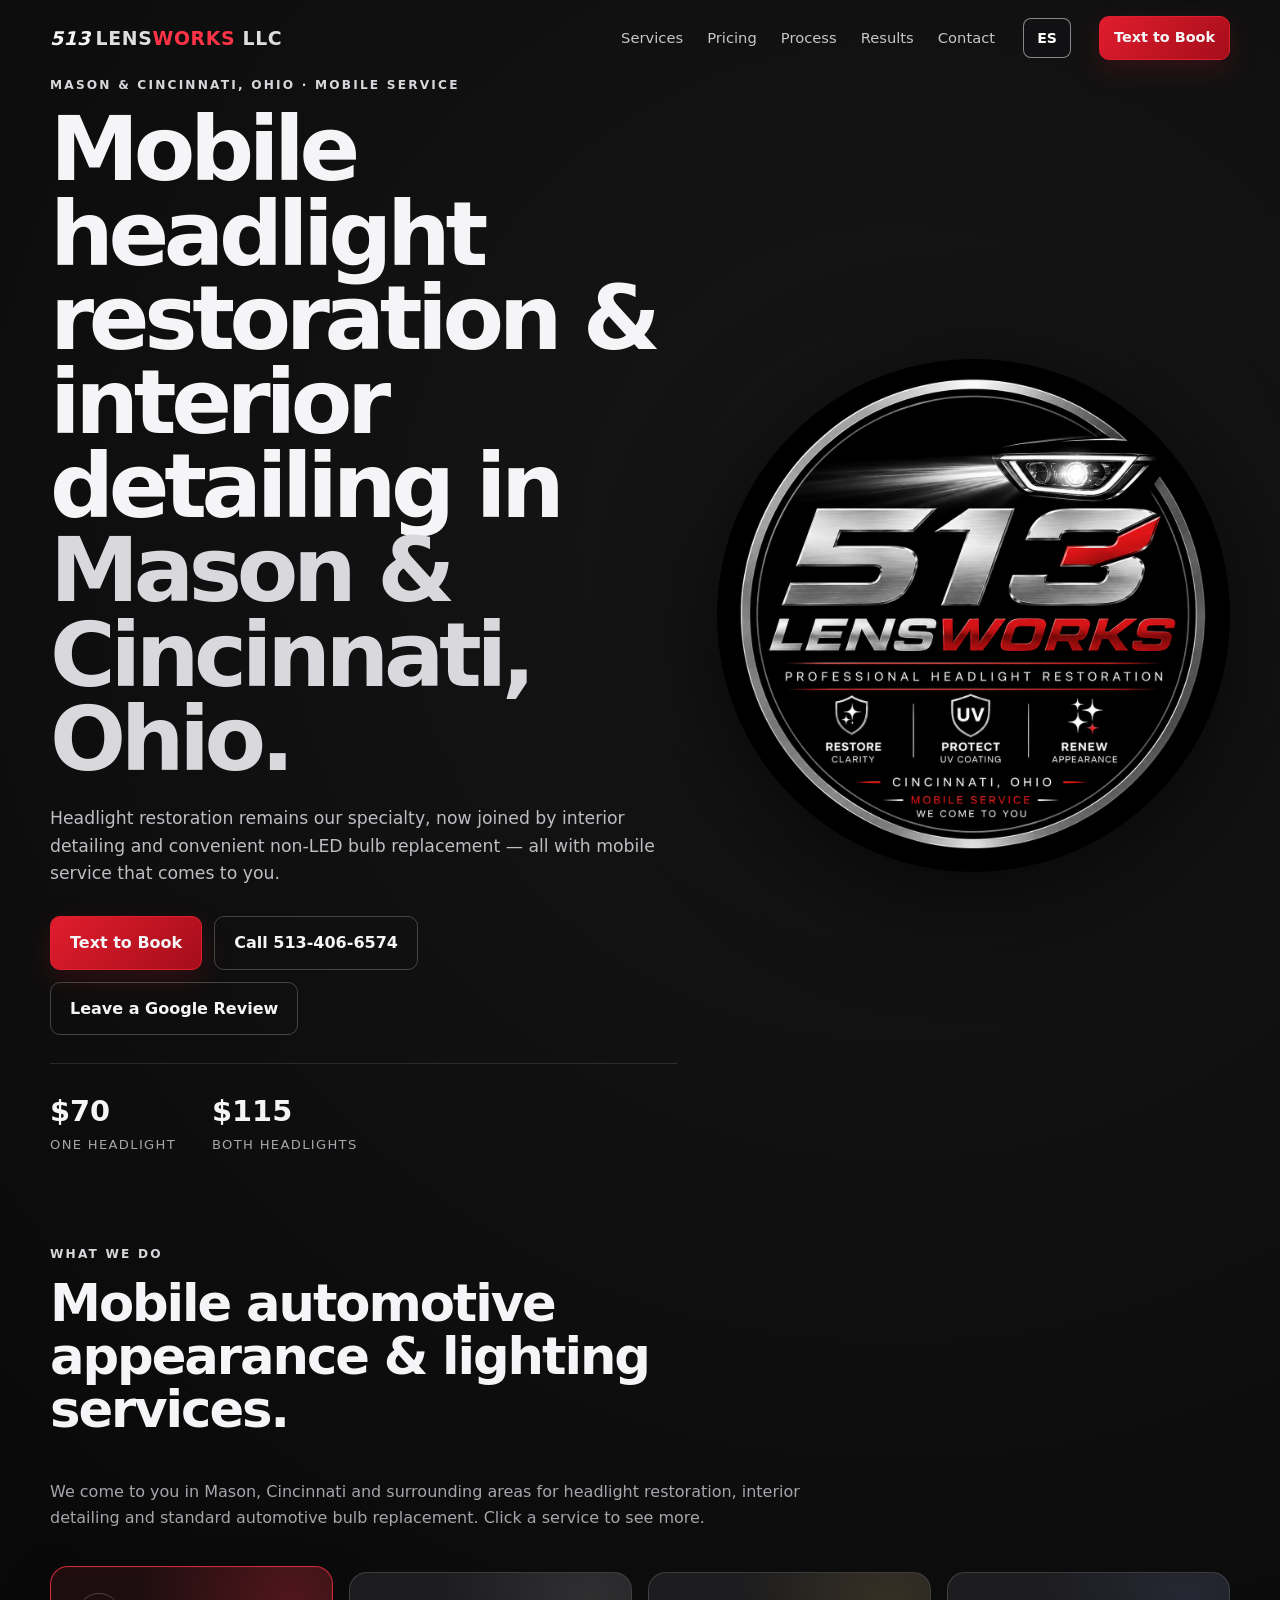
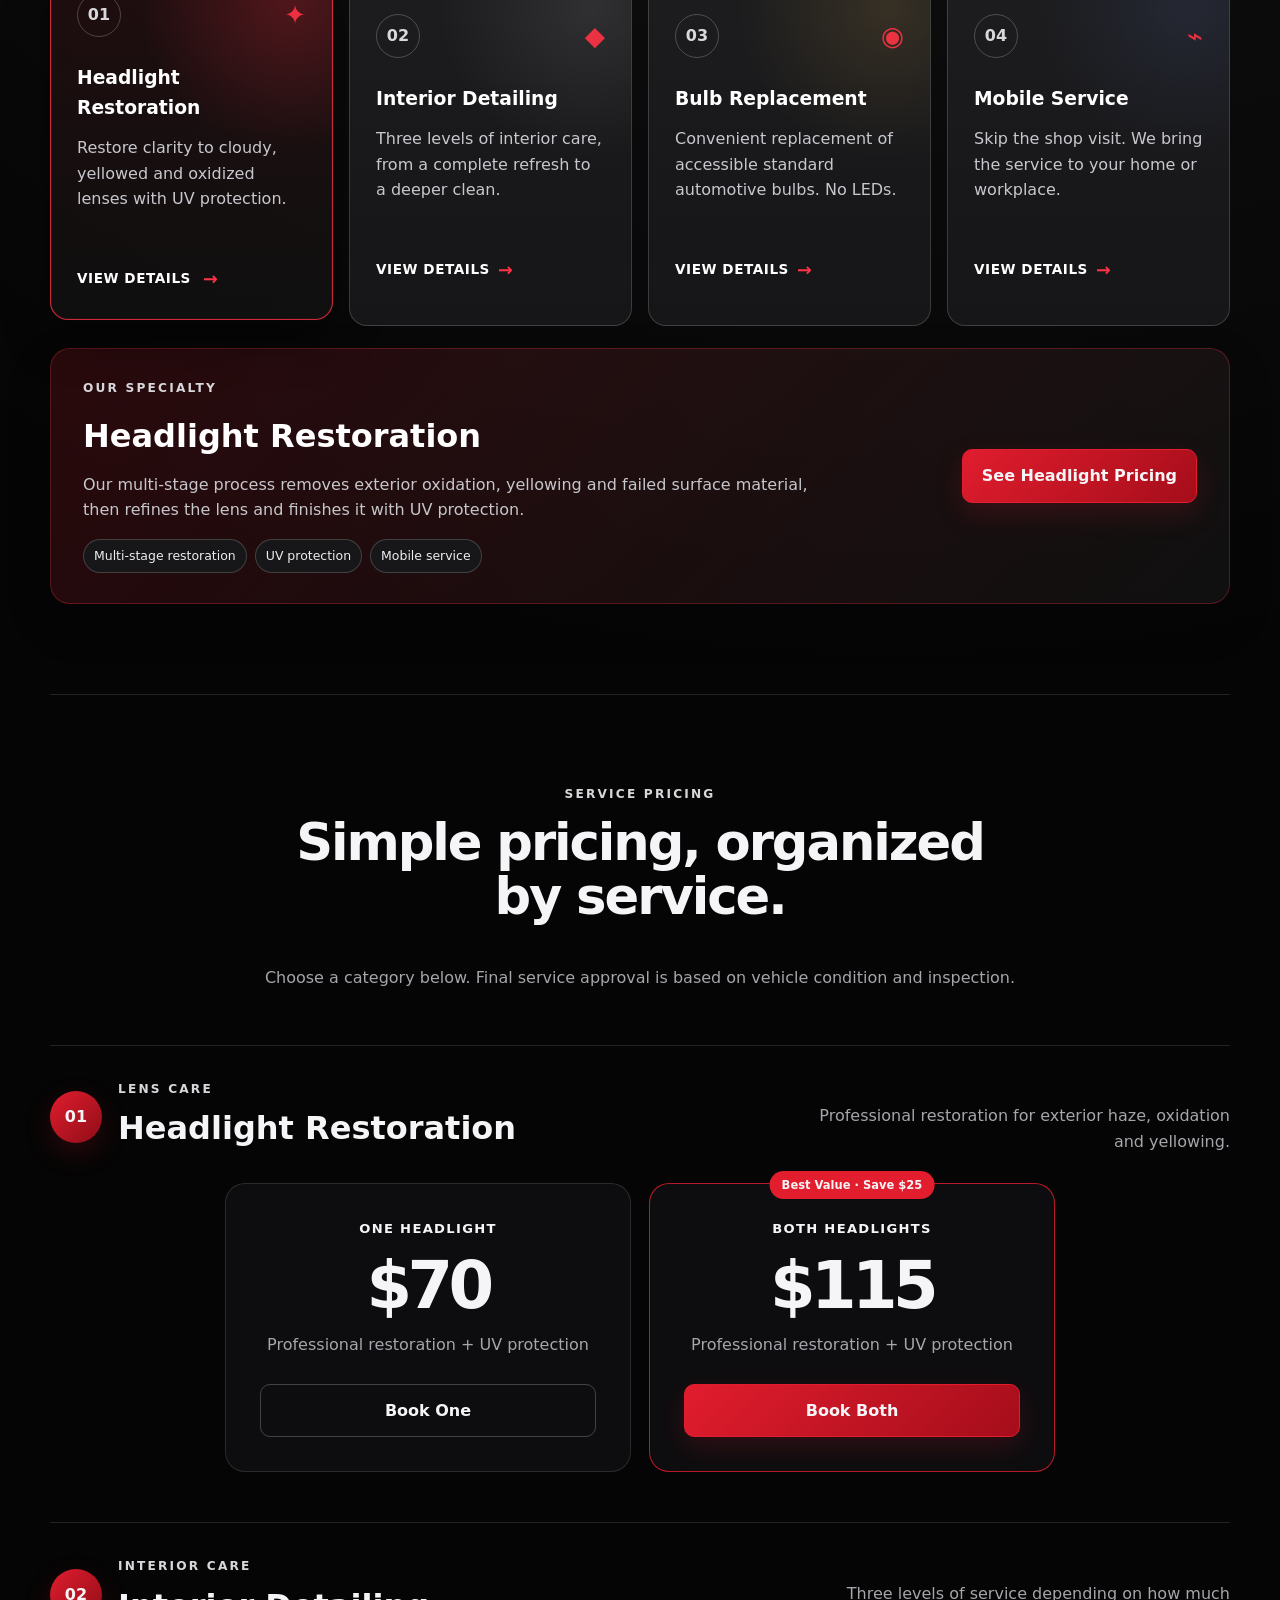
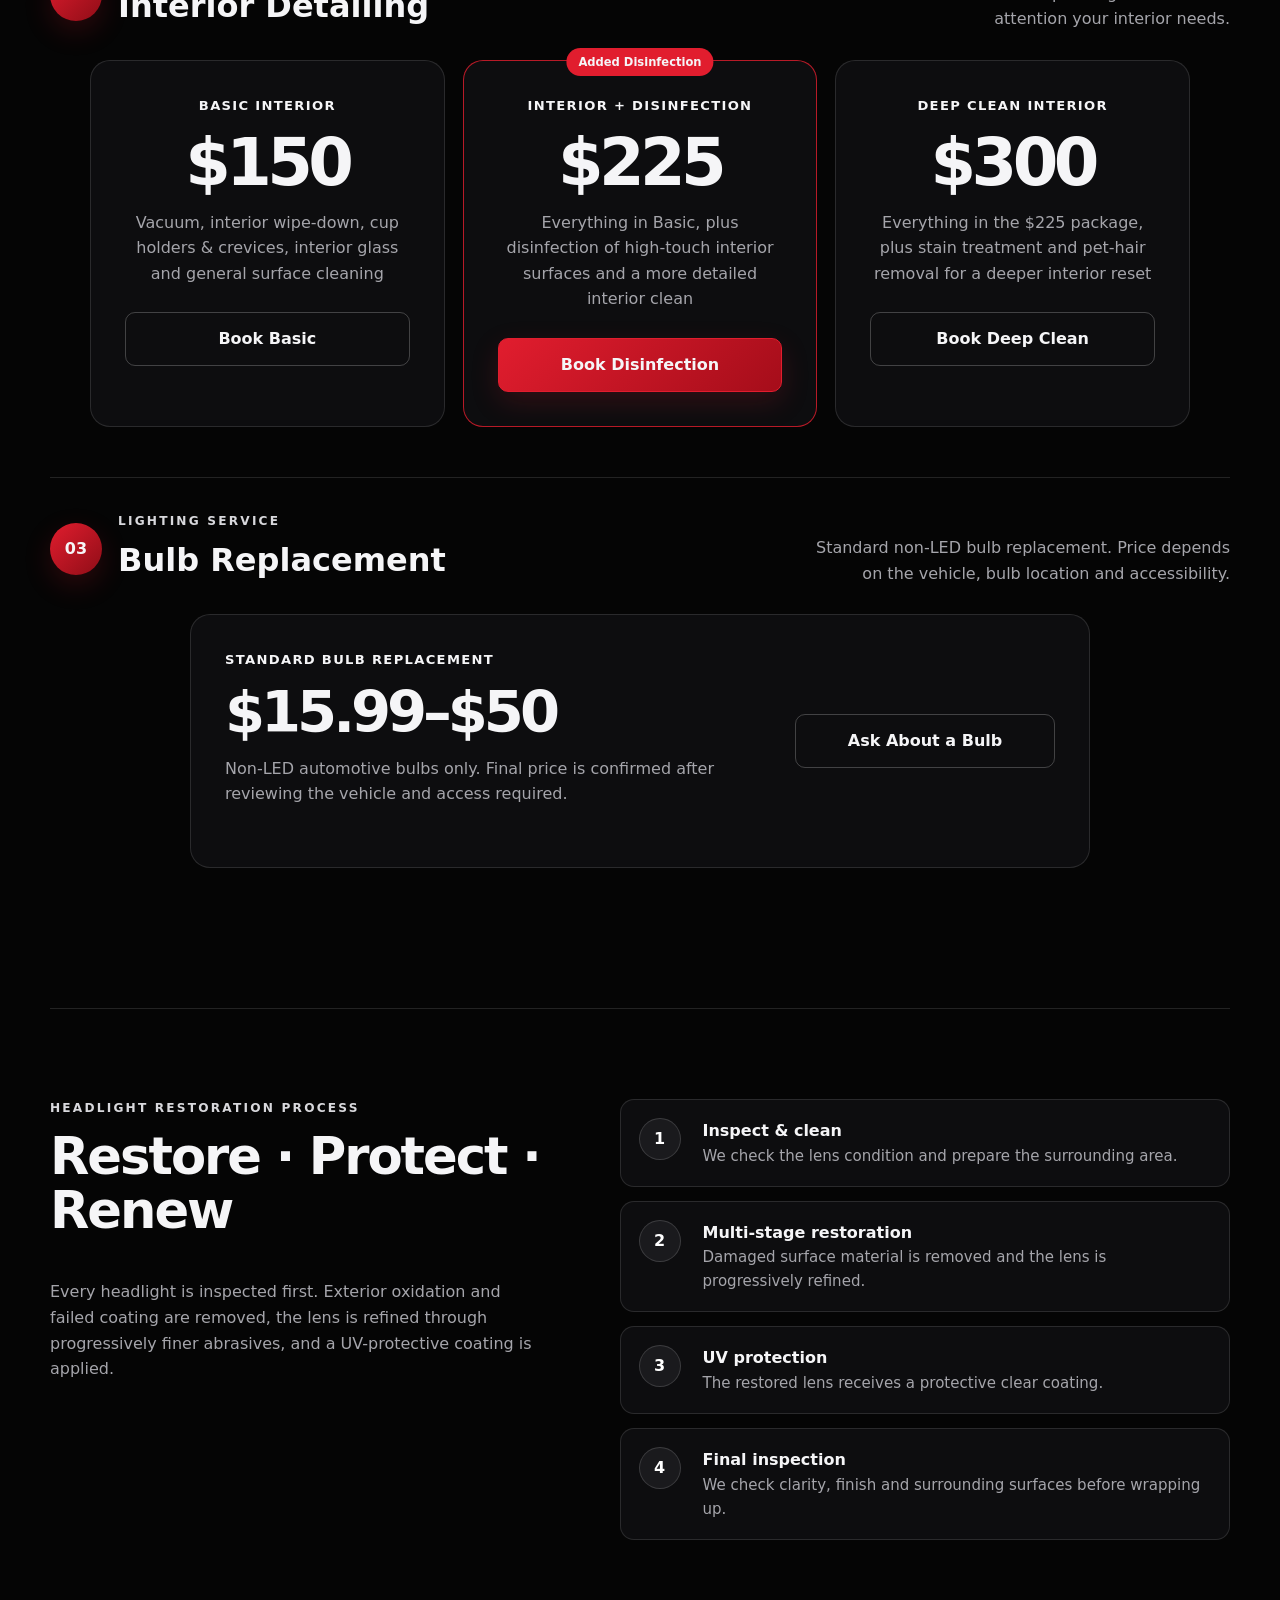
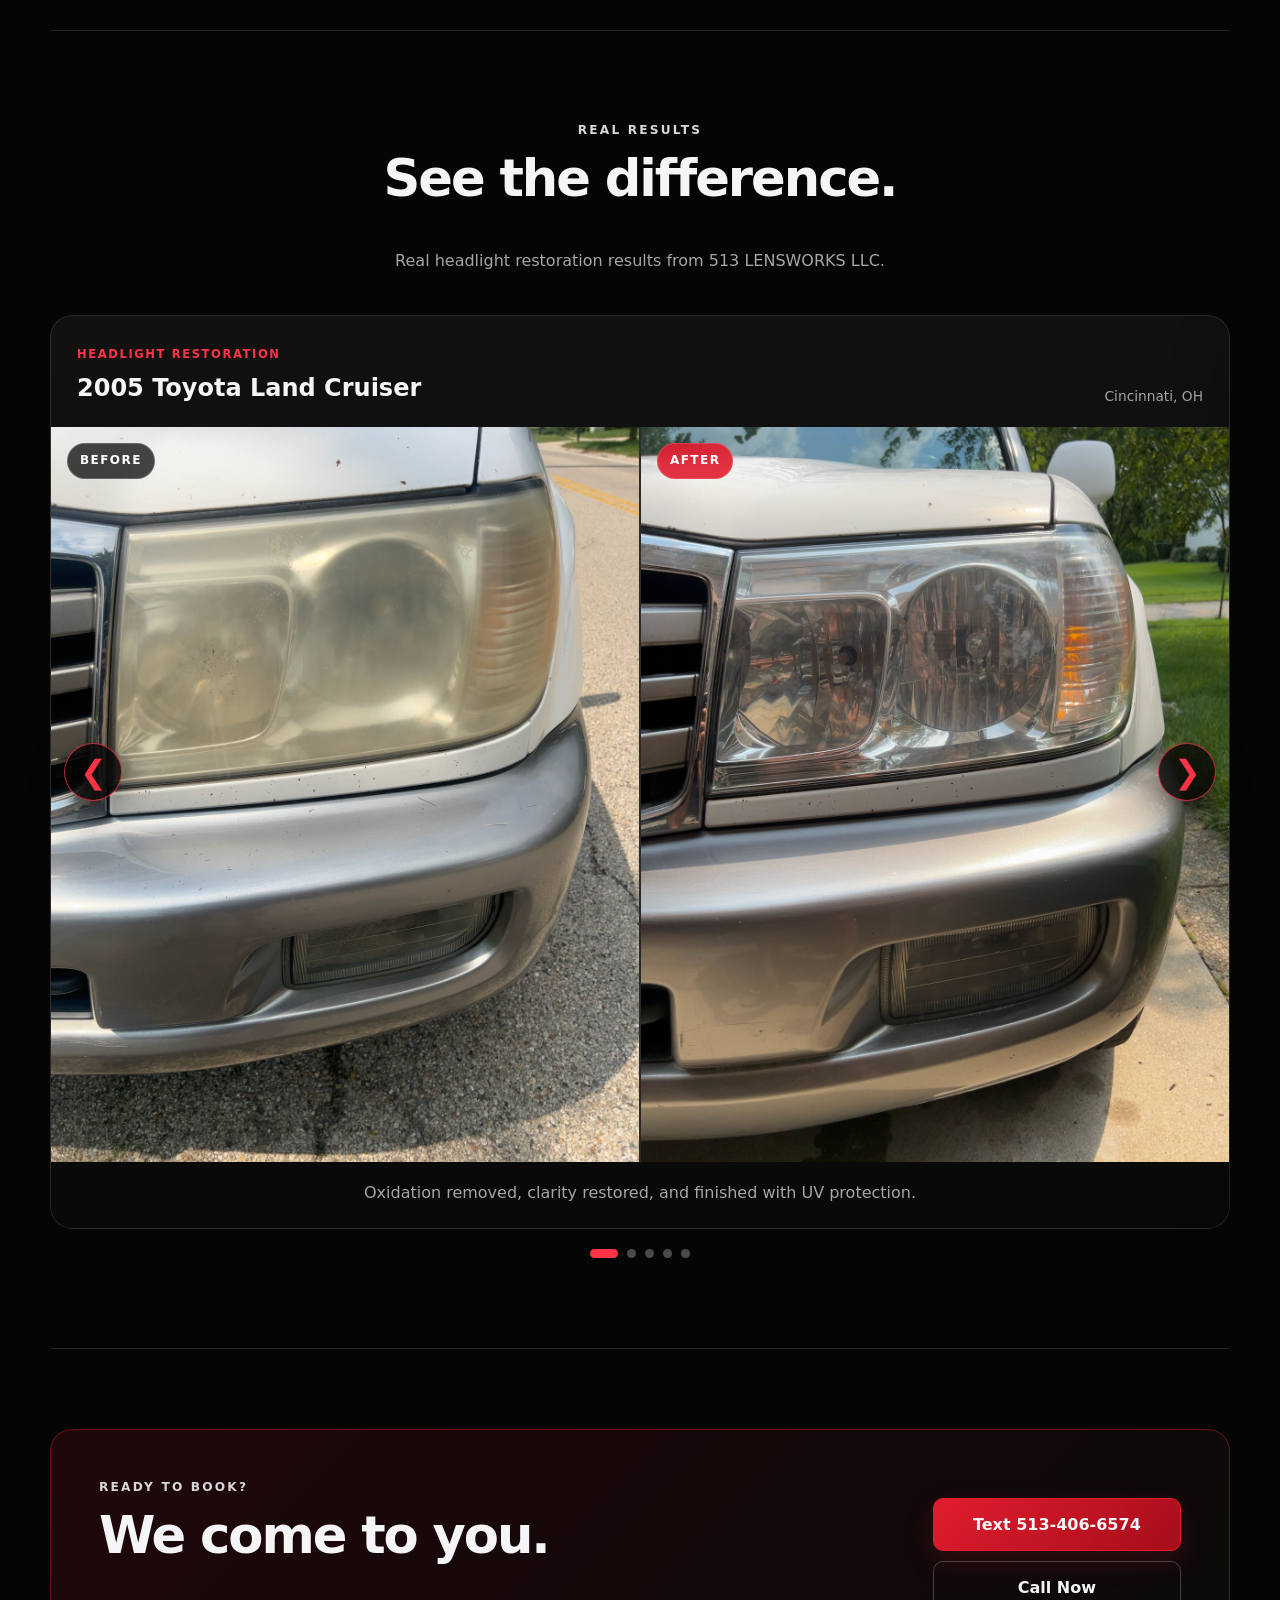
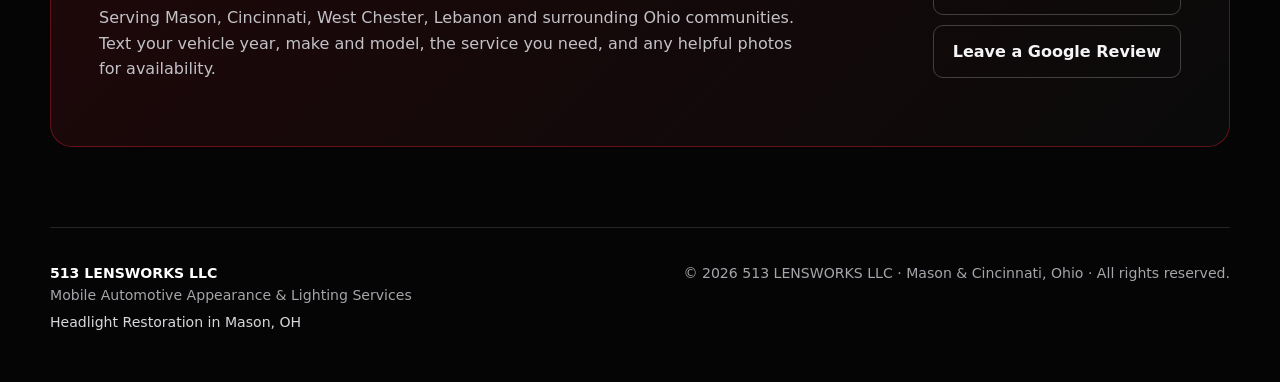
==== index.html @ 7612836f "Fix Google review buttons" ====
<!doctype html>
<html lang="en">
<head>
  <meta charset="utf-8" />
  <meta name="viewport" content="width=device-width, initial-scale=1" />
  <title>Mobile Headlight Restoration & Interior Detailing | 513 LENSWORKS LLC</title>
  <meta name="description" content="513 LENSWORKS LLC provides mobile headlight restoration, interior detailing and non-LED bulb replacement in Mason, Cincinnati and surrounding Ohio communities. Call or text 513-406-6574." />
  <meta name="theme-color" content="#050505" />
  <meta property="og:title" content="513 LENSWORKS LLC | Mobile Automotive Services in Mason & Cincinnati, OH" />
  <meta property="og:description" content="Mobile headlight restoration, interior detailing and non-LED bulb replacement in Mason, Cincinnati and surrounding areas." />
  <meta property="og:type" content="website" />
  <link rel="canonical" href="https://513lensworks.com/" />
  <script type="application/ld+json">
  {
    "@context": "https://schema.org",
    "@type": "AutoRepair",
    "name": "513 LENSWORKS LLC",
    "url": "https://513lensworks.com/",
    "telephone": "+1-513-406-6574",
    "description": "Mobile headlight restoration, interior detailing and non-LED bulb replacement in Mason, Cincinnati and surrounding Ohio communities.",
    "areaServed": [
      "Mason, OH",
      "Cincinnati, OH",
      "West Chester Township, OH",
      "Lebanon, OH",
      "Loveland, OH",
      "Maineville, OH",
      "Sharonville, OH",
      "Blue Ash, OH",
      "Montgomery, OH",
      "Springdale, OH",
      "Symmes Township, OH",
      "Deerfield Township, OH",
      "Liberty Township, OH",
      "Fairfield, OH",
      "Milford, OH"
    ],
    "serviceType": [
      "Headlight restoration",
      "Interior detailing",
      "Non-LED automotive bulb replacement"
    ],
    "priceRange": "$$"
  }
  </script>
  <link rel="icon" href="513-lensworks-logo.png" />
  <link rel="stylesheet" href="styles.css" />
</head>
<body>
  <header class="site-header">
    <a class="brand" href="#top" aria-label="513 LENSWORKS LLC home">
      <span class="brand-513">513</span>
      <span class="brand-name">LENS<span>WORKS</span> LLC</span>
    </a>
    <nav aria-label="Main navigation">
      <a href="#services">Services</a>
      <a href="#pricing">Pricing</a>
      <a href="#process">Process</a>
      <a href="#results">Results</a>
      <a href="#contact">Contact</a>
    </nav>
    <button type="button" class="language-toggle" data-lang-toggle aria-label="Cambiar a español" title="Cambiar a español">ES</button>
    <a class="button button-small" href="sms:+15134066574?body=Hi%2C%20I%27m%20interested%20in%20one%20of%20your%20mobile%20automotive%20services.%20Are%20you%20available%3F">Text to Book</a>
  </header>

  <main id="top">
    <section class="hero">
      <div class="hero-copy">
        <p class="eyebrow">Mason & Cincinnati, Ohio · Mobile Service</p>
        <h1>Mobile headlight restoration & interior detailing in <span>Mason & Cincinnati, Ohio.</span></h1>
        <p class="hero-text">Headlight restoration remains our specialty, now joined by interior detailing and convenient non-LED bulb replacement — all with mobile service that comes to you.</p>
        <div class="hero-actions">
          <a class="button" href="sms:+15134066574?body=Hi%2C%20I%27m%20interested%20in%20one%20of%20your%20mobile%20automotive%20services.%20Are%20you%20available%3F">Text to Book</a>
          <a class="button button-ghost" href="tel:+15134066574">Call 513-406-6574</a>
          <a class="button button-ghost" href="https://g.page/r/Cdz7ly-ugAX1EAI/review" target="_blank" rel="noopener noreferrer">Leave a Google Review</a>
        </div>
        <div class="quick-pricing">
          <div><strong>$70</strong><span>One headlight</span></div>
          <div><strong>$115</strong><span>Both headlights</span></div>
        </div>
      </div>
      <div class="hero-logo-wrap">
        <img src="513-lensworks-logo.png" alt="513 LENSWORKS LLC logo" class="hero-logo" />
      </div>
    </section>

    <section id="services" class="section">
      <div class="section-heading">
        <p class="eyebrow">What we do</p>
        <h2>Mobile automotive appearance & lighting services.</h2>
        <p>We come to you in Mason, Cincinnati and surrounding areas for headlight restoration, interior detailing and standard automotive bulb replacement. Click a service to see more.</p>
      </div>
      <div class="cards service-cards">
        <button type="button" class="card service-card service-card-headlight active" data-service="headlight" aria-pressed="true">
          <div class="service-card-top"><div class="icon">01</div><span class="service-symbol">✦</span></div>
          <h3>Headlight Restoration</h3>
          <p>Restore clarity to cloudy, yellowed and oxidized lenses with UV protection.</p>
          <span class="service-link">View details <b>→</b></span>
        </button>
        <button type="button" class="card service-card service-card-interior" data-service="interior" aria-pressed="false">
          <div class="service-card-top"><div class="icon">02</div><span class="service-symbol">◆</span></div>
          <h3>Interior Detailing</h3>
          <p>Three levels of interior care, from a complete refresh to a deeper clean.</p>
          <span class="service-link">View details <b>→</b></span>
        </button>
        <button type="button" class="card service-card service-card-bulb" data-service="bulb" aria-pressed="false">
          <div class="service-card-top"><div class="icon">03</div><span class="service-symbol">◉</span></div>
          <h3>Bulb Replacement</h3>
          <p>Convenient replacement of accessible standard automotive bulbs. No LEDs.</p>
          <span class="service-link">View details <b>→</b></span>
        </button>
        <button type="button" class="card service-card service-card-mobile" data-service="mobile" aria-pressed="false">
          <div class="service-card-top"><div class="icon">04</div><span class="service-symbol">⌁</span></div>
          <h3>Mobile Service</h3>
          <p>Skip the shop visit. We bring the service to your home or workplace.</p>
          <span class="service-link">View details <b>→</b></span>
        </button>
      </div>

      <div class="service-spotlight" id="service-spotlight" aria-live="polite">
        <div class="spotlight-copy">
          <p class="eyebrow" id="spotlight-kicker">Our specialty</p>
          <h3 id="spotlight-title">Headlight Restoration</h3>
          <p id="spotlight-text">Our multi-stage process removes exterior oxidation, yellowing and failed surface material, then refines the lens and finishes it with UV protection.</p>
          <div class="spotlight-tags" id="spotlight-tags"><span>Multi-stage restoration</span><span>UV protection</span><span>Mobile service</span></div>
        </div>
        <a class="button" id="spotlight-action" href="#pricing-headlights">See Headlight Pricing</a>
      </div>
    </section>

    <section id="pricing" class="section pricing-section">
      <div class="section-heading centered">
        <p class="eyebrow">Service pricing</p>
        <h2>Simple pricing, organized by service.</h2>
        <p>Choose a category below. Final service approval is based on vehicle condition and inspection.</p>
      </div>

      <div class="pricing-category" id="pricing-headlights">
        <div class="pricing-category-heading">
          <div><span class="category-number">01</span><div><p class="eyebrow">Lens care</p><h3>Headlight Restoration</h3></div></div>
          <p>Professional restoration for exterior haze, oxidation and yellowing.</p>
        </div>
        <div class="price-grid price-grid-two">
          <article class="price-card">
            <p>One Headlight</p><div class="price">$70</div><span>Professional restoration + UV protection</span>
            <a class="button button-ghost" href="sms:+15134066574?body=Hi%2C%20I%27m%20interested%20in%20restoring%20one%20headlight.%20Are%20you%20available%3F">Book One</a>
          </article>
          <article class="price-card featured">
            <div class="badge">Best Value · Save $25</div><p>Both Headlights</p><div class="price">$115</div><span>Professional restoration + UV protection</span>
            <a class="button" href="sms:+15134066574?body=Hi%2C%20I%27m%20interested%20in%20getting%20both%20headlights%20restored.%20Are%20you%20available%3F">Book Both</a>
          </article>
        </div>
      </div>

      <div class="pricing-category" id="pricing-interior">
        <div class="pricing-category-heading">
          <div><span class="category-number">02</span><div><p class="eyebrow">Interior care</p><h3>Interior Detailing</h3></div></div>
          <p>Three levels of service depending on how much attention your interior needs.</p>
        </div>
        <div class="price-grid price-grid-three">
          <article class="price-card">
            <p>Basic Interior</p><div class="price">$150</div><span>Vacuum, interior wipe-down, cup holders & crevices, interior glass and general surface cleaning</span>
            <a class="button button-ghost" href="sms:+15134066574?body=Hi%2C%20I%27m%20interested%20in%20the%20%24150%20Basic%20Interior%20Detail.%20Are%20you%20available%3F">Book Basic</a>
          </article>
          <article class="price-card featured">
            <div class="badge">Added Disinfection</div><p>Interior + Disinfection</p><div class="price">$225</div><span>Everything in Basic, plus disinfection of high-touch interior surfaces and a more detailed interior clean</span>
            <a class="button" href="sms:+15134066574?body=Hi%2C%20I%27m%20interested%20in%20the%20%24225%20Interior%20Detail%20with%20Disinfection.%20Are%20you%20available%3F">Book Disinfection</a>
          </article>
          <article class="price-card">
            <p>Deep Clean Interior</p><div class="price">$300</div><span>Everything in the $225 package, plus stain treatment and pet-hair removal for a deeper interior reset</span>
            <a class="button button-ghost" href="sms:+15134066574?body=Hi%2C%20I%27m%20interested%20in%20the%20%24300%20Deep%20Clean%20Interior%20Detail.%20Are%20you%20available%3F">Book Deep Clean</a>
          </article>
        </div>
      </div>

      <div class="pricing-category" id="pricing-bulbs">
        <div class="pricing-category-heading">
          <div><span class="category-number">03</span><div><p class="eyebrow">Lighting service</p><h3>Bulb Replacement</h3></div></div>
          <p>Standard non-LED bulb replacement. Price depends on the vehicle, bulb location and accessibility.</p>
        </div>
        <div class="price-grid price-grid-one">
          <article class="price-card bulb-price-card">
            <div><p>Standard Bulb Replacement</p><div class="price">$15.99–$50</div><span>Non-LED automotive bulbs only. Final price is confirmed after reviewing the vehicle and access required.</span></div>
            <a class="button button-ghost" href="sms:+15134066574?body=Hi%2C%20I%27m%20interested%20in%20a%20non-LED%20bulb%20replacement.%20My%20vehicle%20is%3A%20">Ask About a Bulb</a>
          </article>
        </div>
      </div>
    </section>

    <section id="process" class="section split-section">
      <div>
        <p class="eyebrow">Headlight restoration process</p>
        <h2>Restore · Protect · Renew</h2>
        <p class="muted">Every headlight is inspected first. Exterior oxidation and failed coating are removed, the lens is refined through progressively finer abrasives, and a UV-protective coating is applied.</p>
      </div>
      <ol class="process-list">
        <li><span>1</span><div><strong>Inspect & clean</strong><p>We check the lens condition and prepare the surrounding area.</p></div></li>
        <li><span>2</span><div><strong>Multi-stage restoration</strong><p>Damaged surface material is removed and the lens is progressively refined.</p></div></li>
        <li><span>3</span><div><strong>UV protection</strong><p>The restored lens receives a protective clear coating.</p></div></li>
        <li><span>4</span><div><strong>Final inspection</strong><p>We check clarity, finish and surrounding surfaces before wrapping up.</p></div></li>
      </ol>
    </section>

    <section id="results" class="section results-section">
      <div class="section-heading centered">
        <p class="eyebrow">Real Results</p>
        <h2>See the difference.</h2>
        <p>Real headlight restoration results from 513 LENSWORKS LLC.</p>
      </div>

      <div class="results-carousel-wrap">
        <button class="carousel-arrow carousel-prev" type="button" aria-label="Previous restoration">&#10094;</button>

        <div class="results-carousel" id="results-carousel">
          <article class="result-card result-slide">
            <div class="result-title">
              <div><span class="result-kicker">Headlight Restoration</span><h3>2005 Toyota Land Cruiser</h3></div>
              <span class="result-location">Cincinnati, OH</span>
            </div>
            <div class="before-after-grid">
              <figure class="result-photo"><div class="photo-wrap"><img src="2005-landcruiser-before.jpeg" alt="Before restoration - cloudy and oxidized 2005 Toyota Land Cruiser headlight" loading="lazy" /><span class="photo-label before-label">Before</span></div></figure>
              <figure class="result-photo"><div class="photo-wrap"><img src="2005-landcruiser-after.jpeg" alt="After restoration - clear 2005 Toyota Land Cruiser headlight restored by 513 LENSWORKS LLC" loading="lazy" /><span class="photo-label after-label">After</span></div></figure>
            </div>
            <p class="result-caption">Oxidation removed, clarity restored, and finished with UV protection.</p>
          </article>

          <article class="result-card result-slide">
            <div class="result-title"><div><span class="result-kicker">Headlight Restoration</span><h3>Lexus</h3></div><span class="result-location">Cincinnati, OH</span></div>
            <div class="before-after-grid">
              <figure class="result-photo"><div class="photo-wrap"><img src="Lexus_Before.JPG" alt="Before Lexus headlight restoration" loading="lazy" /><span class="photo-label before-label">Before</span></div></figure>
              <figure class="result-photo"><div class="photo-wrap"><img src="Lexus_After.JPG" alt="After Lexus headlight restoration" loading="lazy" /><span class="photo-label after-label">After</span></div></figure>
            </div>
            <p class="result-caption">Cloudiness reduced and clarity restored with UV protection.</p>
          </article>

          <article class="result-card result-slide">
            <div class="result-title"><div><span class="result-kicker">Headlight Restoration</span><h3>Ford</h3></div><span class="result-location">Cincinnati, OH</span></div>
            <div class="before-after-grid">
              <figure class="result-photo"><div class="photo-wrap"><img src="Ford_Before.JPG" alt="Before Ford headlight restoration" loading="lazy" /><span class="photo-label before-label">Before</span></div></figure>
              <figure class="result-photo"><div class="photo-wrap"><img src="Ford_After.JPG" alt="After Ford headlight restoration" loading="lazy" /><span class="photo-label after-label">After</span></div></figure>
            </div>
            <p class="result-caption">Heavy haze removed for a cleaner, clearer appearance.</p>
          </article>

          <article class="result-card result-slide">
            <div class="result-title"><div><span class="result-kicker">Headlight Restoration</span><h3>2009 Audi TT</h3></div><span class="result-location">Cincinnati, OH</span></div>
            <div class="before-after-grid">
              <figure class="result-photo"><div class="photo-wrap"><img src="Audi_TT_Before.jpeg" alt="Before restoration - cloudy and oxidized 2009 Audi TT headlight" loading="lazy" /><span class="photo-label before-label">Before</span></div></figure>
              <figure class="result-photo"><div class="photo-wrap"><img src="Audi_TT_After.jpeg" alt="After restoration - clearer 2009 Audi TT headlight restored by 513 LENSWORKS LLC" loading="lazy" /><span class="photo-label after-label">After</span></div></figure>
            </div>
            <p class="result-caption">Failed coating and oxidation removed, then finished with UV protection.</p>
          </article>

          <article class="result-card result-slide">
            <div class="result-title"><div><span class="result-kicker">Headlight Restoration</span><h3>Toyota Camry</h3></div><span class="result-location">Cincinnati, OH</span></div>
            <div class="before-after-grid">
              <figure class="result-photo"><div class="photo-wrap"><img src="Toyota_Camry_Before.JPG" alt="Before Toyota Camry headlight restoration" loading="lazy" /><span class="photo-label before-label">Before</span></div></figure>
              <figure class="result-photo"><div class="photo-wrap"><img src="Toyota_Camry_After.JPG" alt="After Toyota Camry headlight restoration" loading="lazy" /><span class="photo-label after-label">After</span></div></figure>
            </div>
            <p class="result-caption">Heavy oxidation removed, clarity restored, and finished with UV protection.</p>
          </article>
        </div>

        <button class="carousel-arrow carousel-next" type="button" aria-label="Next restoration">&#10095;</button>
      </div>

      <div class="carousel-dots" aria-label="Restoration slide navigation">
        <button class="carousel-dot active" type="button" aria-label="Show Land Cruiser restoration"></button>
        <button class="carousel-dot" type="button" aria-label="Show Lexus restoration"></button>
        <button class="carousel-dot" type="button" aria-label="Show Ford restoration"></button>
        <button class="carousel-dot" type="button" aria-label="Show Audi TT restoration"></button>
        <button class="carousel-dot" type="button" aria-label="Show Toyota Camry restoration"></button>
      </div>
    </section>

    <section id="contact" class="contact-section">
      <div>
        <p class="eyebrow">Ready to book?</p>
        <h2>We come to you.</h2>
        <p>Serving Mason, Cincinnati, West Chester, Lebanon and surrounding Ohio communities. Text your vehicle year, make and model, the service you need, and any helpful photos for availability.</p>
      </div>
      <div class="contact-actions">
        <a class="button" href="sms:+15134066574?body=Hi%2C%20I%27m%20interested%20in%20one%20of%20your%20mobile%20automotive%20services.%20My%20vehicle%20is%3A%20">Text 513-406-6574</a>
        <a class="button button-ghost" href="tel:+15134066574">Call Now</a>
        <a class="button button-ghost" href="https://g.page/r/Cdz7ly-ugAX1EAI/review" target="_blank" rel="noopener noreferrer">Leave a Google Review</a>
      </div>
    </section>
  </main>

  <footer>
    <div><strong>513 LENSWORKS LLC</strong><span>Mobile Automotive Appearance & Lighting Services</span><a href="headlight-restoration-mason-oh.html">Headlight Restoration in Mason, OH</a></div>
    <p>© <span id="year"></span> 513 LENSWORKS LLC · Mason & Cincinnati, Ohio · All rights reserved.</p>
  </footer>

  <script>
    document.getElementById("year").textContent = new Date().getFullYear();

    const serviceDetails = {
      headlight: {
        kicker: "Our specialty",
        title: "Headlight Restoration",
        text: "Our multi-stage process removes exterior oxidation, yellowing and failed surface material, then refines the lens and finishes it with UV protection.",
        tags: ["Multi-stage restoration", "UV protection", "Mobile service"],
        action: "See Headlight Pricing",
        href: "#pricing-headlights"
      },
      interior: {
        kicker: "Three package levels",
        title: "Interior Detailing",
        text: "Choose the level that fits your vehicle, from a solid interior refresh to disinfection or a deeper clean with stain treatment and pet-hair removal.",
        tags: ["Starting at $150", "Disinfection available", "Deep clean option"],
        action: "See Interior Packages",
        href: "#pricing-interior"
      },
      bulb: {
        kicker: "Convenient lighting service",
        title: "Bulb Replacement",
        text: "We replace accessible standard automotive bulbs and confirm the price after reviewing the vehicle and access required. LED replacements are not offered.",
        tags: ["$15.99–$50", "Standard bulbs", "No LED replacements"],
        action: "See Bulb Pricing",
        href: "#pricing-bulbs"
      },
      mobile: {
        kicker: "We come to you",
        title: "Mobile Service",
        text: "Headlight restoration, interior detailing and eligible bulb replacement can be performed at your home or workplace when location and conditions allow.",
        tags: ["Mason", "Cincinnati", "Surrounding areas"],
        action: "Text to Book",
        href: "sms:+15134066574?body=Hi%2C%20I%27m%20interested%20in%20one%20of%20your%20mobile%20automotive%20services.%20Are%20you%20available%3F"
      }
    };

    const serviceCards = Array.from(document.querySelectorAll(".service-card"));
    const spotlightKicker = document.getElementById("spotlight-kicker");
    const spotlightTitle = document.getElementById("spotlight-title");
    const spotlightText = document.getElementById("spotlight-text");
    const spotlightTags = document.getElementById("spotlight-tags");
    const spotlightAction = document.getElementById("spotlight-action");

    serviceCards.forEach(card => {
      card.addEventListener("click", () => {
        const detail = serviceDetails[card.dataset.service];
        serviceCards.forEach(item => {
          item.classList.toggle("active", item === card);
          item.setAttribute("aria-pressed", item === card ? "true" : "false");
        });
        spotlightKicker.textContent = detail.kicker;
        spotlightTitle.textContent = detail.title;
        spotlightText.textContent = detail.text;
        spotlightTags.innerHTML = detail.tags.map(tag => `<span>${tag}</span>`).join("");
        spotlightAction.textContent = detail.action;
        spotlightAction.href = detail.href;
        document.getElementById("service-spotlight").classList.remove("spotlight-pop");
        requestAnimationFrame(() => document.getElementById("service-spotlight").classList.add("spotlight-pop"));
      });
    });

    const carousel = document.getElementById("results-carousel");
    const slides = Array.from(carousel.querySelectorAll(".result-slide"));
    const prevButton = document.querySelector(".carousel-prev");
    const nextButton = document.querySelector(".carousel-next");
    const dots = Array.from(document.querySelectorAll(".carousel-dot"));
    let currentSlide = 0;

    const showSlide = index => {
      currentSlide = (index + slides.length) % slides.length;
      slides[currentSlide].scrollIntoView({ behavior: "smooth", block: "nearest", inline: "start" });
      dots.forEach((dot, i) => dot.classList.toggle("active", i === currentSlide));
    };

    prevButton.addEventListener("click", () => showSlide(currentSlide - 1));
    nextButton.addEventListener("click", () => showSlide(currentSlide + 1));
    dots.forEach((dot, index) => dot.addEventListener("click", () => showSlide(index)));

    carousel.addEventListener("scroll", () => {
      const slideWidth = carousel.clientWidth;
      if (!slideWidth) return;
      const index = Math.round(carousel.scrollLeft / slideWidth);
      if (index !== currentSlide && index >= 0 && index < slides.length) {
        currentSlide = index;
        dots.forEach((dot, i) => dot.classList.toggle("active", i === currentSlide));
      }
    }, { passive: true });
  </script>
  <script src="language.js" defer></script>
</body>
</html>
---- styles.css ----
:root{--bg:#050505;--panel:#0d0d0f;--text:#f5f5f7;--muted:#a5a5ab;--line:rgba(255,255,255,.12);--silver:#d9d9dd;--red:#e11d2e;--red2:#ff3345;--max:1180px}*{box-sizing:border-box}html{scroll-behavior:smooth}body{margin:0;background:radial-gradient(circle at 70% 8%,rgba(255,255,255,.07),transparent 28%),#050505;color:var(--text);font-family:Inter,ui-sans-serif,system-ui,-apple-system,BlinkMacSystemFont,"Segoe UI",sans-serif;line-height:1.6}a{color:inherit;text-decoration:none}img{max-width:100%;display:block}.site-header{width:min(calc(100% - 32px),var(--max));margin:0 auto;min-height:76px;display:flex;align-items:center;gap:28px;position:relative;z-index:20}.brand{display:flex;flex-direction:column;line-height:.88;margin-right:auto}.brand-513{font-size:1.55rem;font-weight:900;letter-spacing:.04em;font-style:italic}.brand-name{font-size:.72rem;font-weight:800;letter-spacing:.16em;color:#dedee1}.brand-name span{color:var(--red2)}nav{display:flex;gap:24px;color:#c6c6ca;font-size:.92rem}.button{display:inline-flex;justify-content:center;align-items:center;border:1px solid var(--red);background:linear-gradient(135deg,var(--red),#a50d1a);padding:13px 19px;border-radius:10px;font-weight:800;box-shadow:0 10px 28px rgba(225,29,46,.17)}.button-small{padding:9px 14px;font-size:.9rem}.button-ghost{background:transparent;border-color:rgba(255,255,255,.22);box-shadow:none}.hero{width:min(calc(100% - 32px),var(--max));margin:0 auto;min-height:650px;display:grid;grid-template-columns:1.1fr .9fr;align-items:center;gap:40px}.eyebrow{color:#d8d8dc;text-transform:uppercase;font-size:.76rem;font-weight:800;letter-spacing:.18em;margin:0 0 12px}h1,h2,h3,p{margin-top:0}h1{font-size:clamp(3rem,7vw,5.8rem);line-height:.94;letter-spacing:-.06em;max-width:850px;margin-bottom:24px}h1 span{color:var(--silver)}h2{font-size:clamp(2rem,4vw,3.4rem);line-height:1.04;letter-spacing:-.04em}.hero-text{color:#bdbdc3;font-size:1.08rem;max-width:650px}.hero-actions{display:flex;flex-wrap:wrap;gap:12px;margin:28px 0}.quick-pricing{display:flex;gap:36px;border-top:1px solid var(--line);padding-top:24px}.quick-pricing div{display:flex;flex-direction:column}.quick-pricing strong{font-size:1.8rem}.quick-pricing span{color:var(--muted);font-size:.82rem;text-transform:uppercase;letter-spacing:.1em}.hero-logo-wrap{display:grid;place-items:center}.hero-logo{width:min(100%,520px);border-radius:50%;filter:drop-shadow(0 20px 55px rgba(0,0,0,.65))}.section{width:min(calc(100% - 32px),var(--max));margin:0 auto;padding:90px 0}.section-heading{max-width:760px;margin-bottom:42px}.section-heading>p:last-child,.muted,.gallery-placeholder p{color:var(--muted)}.centered{text-align:center;margin-left:auto;margin-right:auto}.cards{display:grid;grid-template-columns:repeat(4,1fr);gap:16px}.card{background:linear-gradient(180deg,rgba(255,255,255,.055),rgba(255,255,255,.022));border:1px solid var(--line);border-radius:18px;padding:26px;min-height:220px}.card .icon{width:44px;height:44px;border-radius:50%;display:grid;place-items:center;border:1px solid rgba(255,255,255,.22);color:var(--silver);font-weight:900;margin-bottom:30px}.card p{color:var(--muted);margin-bottom:0}.pricing-section{border-top:1px solid var(--line)}.price-grid{max-width:1100px;margin:0 auto;display:grid;grid-template-columns:repeat(3,1fr);gap:18px}.price-card{padding:34px;border:1px solid var(--line);background:var(--panel);border-radius:20px;text-align:center;position:relative}.price-card p{font-weight:800;text-transform:uppercase;letter-spacing:.1em;font-size:.82rem}.price-card .price{font-size:4.1rem;line-height:1;font-weight:900;letter-spacing:-.07em;margin:14px 0}.price-card span{display:block;color:var(--muted);margin-bottom:26px}.price-card .button{width:100%}.price-card.featured{border-color:rgba(225,29,46,.8)}.badge{position:absolute;top:-13px;left:50%;transform:translateX(-50%);background:var(--red);border-radius:999px;padding:5px 12px;font-size:.72rem;font-weight:900;white-space:nowrap}.split-section{display:grid;grid-template-columns:.9fr 1.1fr;gap:70px;align-items:start;border-top:1px solid var(--line)}.process-list{list-style:none;margin:0;padding:0;display:grid;gap:14px}.process-list li{display:grid;grid-template-columns:48px 1fr;gap:16px;padding:18px;background:var(--panel);border:1px solid var(--line);border-radius:14px}.process-list li>span{width:42px;height:42px;border-radius:50%;display:grid;place-items:center;background:#1a1a1d;color:#fff;font-weight:900;border:1px solid rgba(255,255,255,.15)}.process-list p{color:var(--muted);margin:0;font-size:.94rem}.gallery-placeholder{text-align:center;padding-top:70px;padding-bottom:70px;border-top:1px solid var(--line);border-bottom:1px solid var(--line)}.contact-section{width:min(calc(100% - 32px),var(--max));margin:80px auto;padding:48px;border:1px solid rgba(225,29,46,.4);border-radius:22px;background:linear-gradient(135deg,rgba(225,29,46,.12),rgba(255,255,255,.025));display:grid;grid-template-columns:1fr auto;gap:28px;align-items:center}.contact-section p:last-child{color:#c2c2c7;max-width:700px}.contact-actions{display:flex;gap:10px;flex-direction:column;min-width:210px}footer{width:min(calc(100% - 32px),var(--max));margin:0 auto;padding:34px 0 48px;border-top:1px solid var(--line);display:flex;justify-content:space-between;gap:20px;color:var(--muted);font-size:.88rem}footer div{display:flex;flex-direction:column}footer strong{color:#fff}@media(max-width:1000px){.price-grid{grid-template-columns:1fr 1fr}}@media(max-width:900px){nav{display:none}.site-header .button-small{display:none}.hero{grid-template-columns:1fr;padding:70px 0 50px;min-height:auto}.hero-logo-wrap{order:-1}.hero-logo{width:min(78vw,390px)}.cards{grid-template-columns:1fr 1fr}.split-section{grid-template-columns:1fr;gap:30px}.contact-section{grid-template-columns:1fr}.contact-actions{flex-direction:row;flex-wrap:wrap}}@media(max-width:600px){.site-header{min-height:68px}.hero{gap:18px}h1{font-size:3.25rem}.hero-text{font-size:1rem}.quick-pricing{gap:24px}.cards,.price-grid{grid-template-columns:1fr}.section{padding:64px 0}.contact-section{padding:30px 22px;margin:54px auto}.contact-actions{flex-direction:column}footer{flex-direction:column}.price-card .price{font-size:3.5rem}}
.results-section{text-align:left;border-top:1px solid var(--line);border-bottom:1px solid var(--line)}
.results-section .section-heading>p:last-child{color:var(--muted)}
.result-card{overflow:hidden;border:1px solid var(--line);border-radius:22px;background:linear-gradient(180deg,rgba(255,255,255,.05),rgba(255,255,255,.02));box-shadow:0 24px 60px rgba(0,0,0,.28)}
.result-title{display:flex;align-items:end;justify-content:space-between;gap:24px;padding:24px 26px 20px}
.result-title h3{font-size:1.5rem;margin:3px 0 0}
.result-kicker{color:var(--red2);font-size:.72rem;font-weight:900;letter-spacing:.14em;text-transform:uppercase}
.result-location{color:var(--muted);font-size:.86rem;white-space:nowrap}
.before-after-grid{display:grid;grid-template-columns:1fr 1fr;gap:2px;background:var(--line)}
.result-photo{margin:0;background:#0a0a0b}
.photo-wrap{position:relative;aspect-ratio:4/5;overflow:hidden}
.photo-wrap img{width:100%;height:100%;object-fit:cover}
.photo-label{position:absolute;top:16px;left:16px;padding:7px 12px;border-radius:999px;font-size:.75rem;font-weight:900;letter-spacing:.12em;text-transform:uppercase;backdrop-filter:blur(8px)}
.before-label{background:rgba(0,0,0,.72);border:1px solid rgba(255,255,255,.2);color:#fff}
.after-label{background:rgba(225,29,46,.9);border:1px solid rgba(255,255,255,.14);color:#fff}
.result-caption{margin:0;padding:18px 26px 22px;color:var(--muted);text-align:center}
@media(max-width:700px){.result-title{align-items:flex-start;flex-direction:column;gap:5px}.before-after-grid{grid-template-columns:1fr}.photo-wrap{aspect-ratio:4/5}.result-location{white-space:normal}}

/* Results carousel */
.results-carousel-wrap{position:relative}
.results-carousel{display:flex;overflow-x:auto;scroll-snap-type:x mandatory;scroll-behavior:smooth;scrollbar-width:none;-ms-overflow-style:none;border-radius:22px}
.results-carousel::-webkit-scrollbar{display:none}
.result-slide{flex:0 0 100%;width:100%;scroll-snap-align:start;scroll-snap-stop:always}
.carousel-arrow{position:absolute;top:50%;transform:translateY(-50%);z-index:10;width:58px;height:58px;border-radius:50%;border:1px solid rgba(255,51,69,.72);background:rgba(5,5,5,.90);color:var(--red2);font-size:2rem;line-height:1;display:grid;place-items:center;cursor:pointer;box-shadow:0 10px 34px rgba(0,0,0,.45);transition:transform .18s ease,background .18s ease,border-color .18s ease}
.carousel-arrow:hover{background:var(--red);color:#fff;border-color:var(--red);transform:translateY(-50%) scale(1.06)}
.carousel-prev{left:-82px}
.carousel-next{right:-82px}
.carousel-dots{display:flex;justify-content:center;gap:9px;margin-top:20px}
.carousel-dot{width:9px;height:9px;padding:0;border:0;border-radius:999px;background:rgba(255,255,255,.28);cursor:pointer;transition:width .2s ease,background .2s ease}
.carousel-dot.active{width:28px;background:var(--red2)}
@media(max-width:1360px){.carousel-prev{left:14px}.carousel-next{right:14px}.carousel-arrow{background:rgba(5,5,5,.82)}}
@media(max-width:700px){.before-after-grid{grid-template-columns:1fr 1fr}.photo-wrap{aspect-ratio:4/5}.carousel-arrow{width:46px;height:46px;font-size:1.55rem}.carousel-prev{left:8px}.carousel-next{right:8px}.result-title{padding-right:62px}.result-caption{padding-left:18px;padding-right:18px}}
@media(max-width:480px){.result-title h3{font-size:1.18rem}.result-location{font-size:.78rem}.photo-label{top:10px;left:10px;padding:5px 9px;font-size:.64rem}}

/* Interactive service cards */
.service-cards{align-items:stretch}
.service-card{appearance:none;width:100%;color:var(--text);font:inherit;text-align:left;cursor:pointer;position:relative;overflow:hidden;transition:transform .22s ease,border-color .22s ease,box-shadow .22s ease,background .22s ease}
.service-card::before{content:"";position:absolute;inset:0;pointer-events:none;opacity:.72;transition:opacity .22s ease}
.service-card-headlight::before{background:radial-gradient(circle at 85% 10%,rgba(255,51,69,.22),transparent 38%)}
.service-card-interior::before{background:radial-gradient(circle at 85% 10%,rgba(255,255,255,.12),transparent 38%)}
.service-card-bulb::before{background:radial-gradient(circle at 85% 10%,rgba(255,196,82,.16),transparent 38%)}
.service-card-mobile::before{background:radial-gradient(circle at 85% 10%,rgba(120,150,255,.13),transparent 38%)}
.service-card>*{position:relative;z-index:1}
.service-card:hover,.service-card.active{transform:translateY(-6px);border-color:rgba(255,51,69,.65);box-shadow:0 20px 45px rgba(0,0,0,.35),0 0 0 1px rgba(255,51,69,.08) inset}
.service-card.active::before,.service-card:hover::before{opacity:1}
.service-card-top{display:flex;align-items:center;justify-content:space-between;margin-bottom:26px}
.service-card .icon{margin-bottom:0}
.service-symbol{font-size:1.65rem;color:var(--red2);opacity:.9}
.service-card h3{margin-bottom:12px}
.service-card p{min-height:108px}
.service-link{display:inline-flex;align-items:center;gap:8px;margin-top:22px;color:#fff;font-size:.85rem;font-weight:800;letter-spacing:.04em;text-transform:uppercase}
.service-link b{color:var(--red2);font-size:1.1rem;transition:transform .2s ease}
.service-card:hover .service-link b,.service-card.active .service-link b{transform:translateX(4px)}
.service-spotlight{margin-top:22px;padding:30px 32px;border:1px solid rgba(255,51,69,.28);border-radius:20px;background:linear-gradient(135deg,rgba(225,29,46,.10),rgba(255,255,255,.03));display:grid;grid-template-columns:1fr auto;align-items:center;gap:28px;box-shadow:0 18px 45px rgba(0,0,0,.18)}
.service-spotlight h3{font-size:2rem;margin-bottom:10px}
.service-spotlight p:not(.eyebrow){color:#c6c6cb;max-width:760px;margin-bottom:16px}
.spotlight-tags{display:flex;flex-wrap:wrap;gap:8px}
.spotlight-tags span{padding:6px 10px;border-radius:999px;border:1px solid rgba(255,255,255,.13);background:rgba(255,255,255,.035);color:#d7d7da;font-size:.78rem}
.spotlight-pop{animation:spotlightPop .24s ease}
@keyframes spotlightPop{0%{opacity:.55;transform:translateY(5px)}100%{opacity:1;transform:translateY(0)}}

/* Categorized pricing */
.pricing-section>.section-heading{margin-bottom:54px}
.pricing-category{padding:34px 0 50px;border-top:1px solid var(--line)}
.pricing-category:first-of-type{border-top:0;padding-top:0}
.pricing-category-heading{display:grid;grid-template-columns:1fr minmax(260px,420px);gap:28px;align-items:end;margin-bottom:28px}
.pricing-category-heading>div{display:flex;align-items:center;gap:16px}
.pricing-category-heading h3{font-size:2rem;margin:0}
.pricing-category-heading .eyebrow{margin-bottom:4px}
.pricing-category-heading>p{color:var(--muted);margin:0;text-align:right}
.category-number{width:52px;height:52px;border-radius:50%;display:grid;place-items:center;background:linear-gradient(135deg,var(--red),#8f0d17);font-weight:900;box-shadow:0 10px 28px rgba(225,29,46,.18)}
.price-grid-two{grid-template-columns:repeat(2,minmax(0,1fr));max-width:830px}
.price-grid-three{grid-template-columns:repeat(3,minmax(0,1fr));max-width:1100px}
.price-grid-one{grid-template-columns:1fr;max-width:900px}
.bulb-price-card{display:grid;grid-template-columns:1fr 260px;gap:24px;align-items:center;text-align:left}
.bulb-price-card .button{width:100%}
.bulb-price-card .price{font-size:3.6rem}

/* Keep the complete header wordmark together on one line. */
.brand{flex-direction:row;align-items:baseline;white-space:nowrap}.brand-513,.brand-name{font-size:1.18rem;font-weight:900;letter-spacing:.02em;line-height:1}.brand-name{margin-left:5px;letter-spacing:.035em}

/* Local service landing pages */
.local-hero{min-height:610px}.faq-grid{display:grid;grid-template-columns:1fr 1fr;gap:16px}.faq-grid .card{min-height:0}.faq-grid .card h3{margin-bottom:10px}footer a{color:#d8d8dc;margin-top:4px}footer a:hover{color:var(--red2)}

@media(max-width:1000px){.price-grid-three{grid-template-columns:1fr 1fr}.pricing-category-heading{grid-template-columns:1fr}.pricing-category-heading>p{text-align:left}.bulb-price-card{grid-template-columns:1fr 220px}}
@media(max-width:900px){.service-spotlight{grid-template-columns:1fr}.service-spotlight .button{justify-self:start}.service-card p{min-height:auto}}
@media(max-width:700px){.faq-grid{grid-template-columns:1fr}.price-grid-two,.price-grid-three{grid-template-columns:1fr}.bulb-price-card{grid-template-columns:1fr}.pricing-category{padding-bottom:38px}.pricing-category-heading h3{font-size:1.6rem}.category-number{width:46px;height:46px}.service-spotlight{padding:24px}.service-spotlight h3{font-size:1.65rem}}

/* Readability hardening for button-based service cards */
button.service-card{background-color:#101012!important;color:#f5f5f7!important;border-color:rgba(255,255,255,.16)!important}
button.service-card h3{color:#fff!important}
button.service-card p{color:#c7c7cd!important}
button.service-card .service-link{color:#fff!important}
button.service-card .service-symbol{color:#ff3345!important}
button.service-card.active,button.service-card:hover{border-color:rgba(255,51,69,.78)!important;background:linear-gradient(180deg,rgba(255,51,69,.09),rgba(255,255,255,.035))!important}
.service-spotlight{color:#f5f5f7!important;background:linear-gradient(135deg,rgba(225,29,46,.16),rgba(255,255,255,.045))!important}
.service-spotlight h3{color:#fff!important}
.spotlight-tags span{display:inline-flex!important;color:#ededf0!important;background:#17171a!important;border:1px solid rgba(255,255,255,.18)!important;margin:0!important}

/* Language control stays visible when the desktop navigation is hidden. */
.site-header .language-toggle{appearance:none;flex:0 0 auto;display:inline-flex;align-items:center;justify-content:center;min-width:48px;min-height:40px;padding:7px 12px;border:1px solid rgba(255,255,255,.5);border-radius:8px;background:#111114;color:#fff;font:inherit;font-size:.88rem;font-weight:800;line-height:1.2;cursor:pointer;white-space:nowrap}
.site-header .language-toggle:hover,.site-header .language-toggle:focus-visible{border-color:var(--red2);outline-offset:3px}
@media(max-width:900px){.site-header{gap:12px}.site-header .language-toggle{margin-left:auto;min-width:48px;min-height:44px}.site-header .brand{margin-right:0;min-width:0}}
@media(max-width:380px){.site-header .brand-513,.site-header .brand-name{font-size:1rem}.site-header .brand-name{margin-left:4px;letter-spacing:0}.site-header .language-toggle{padding:7px 10px}}
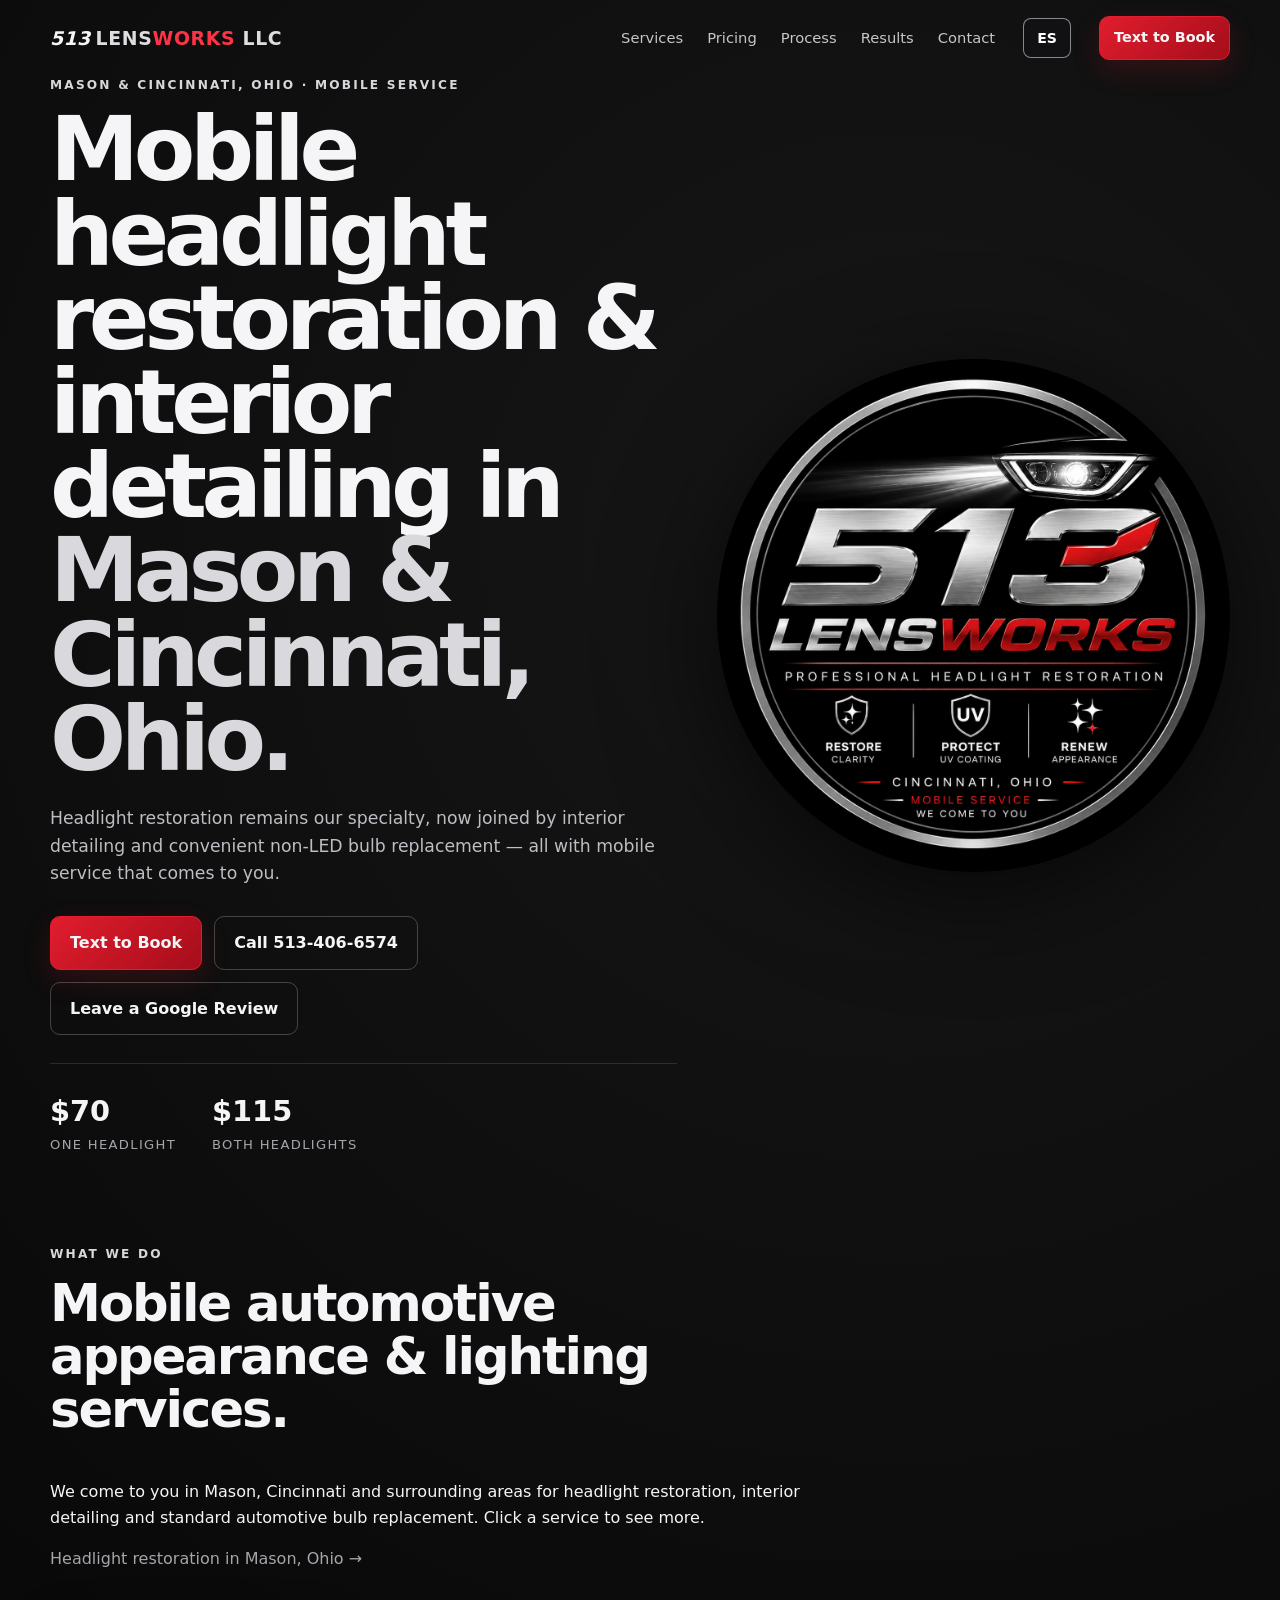
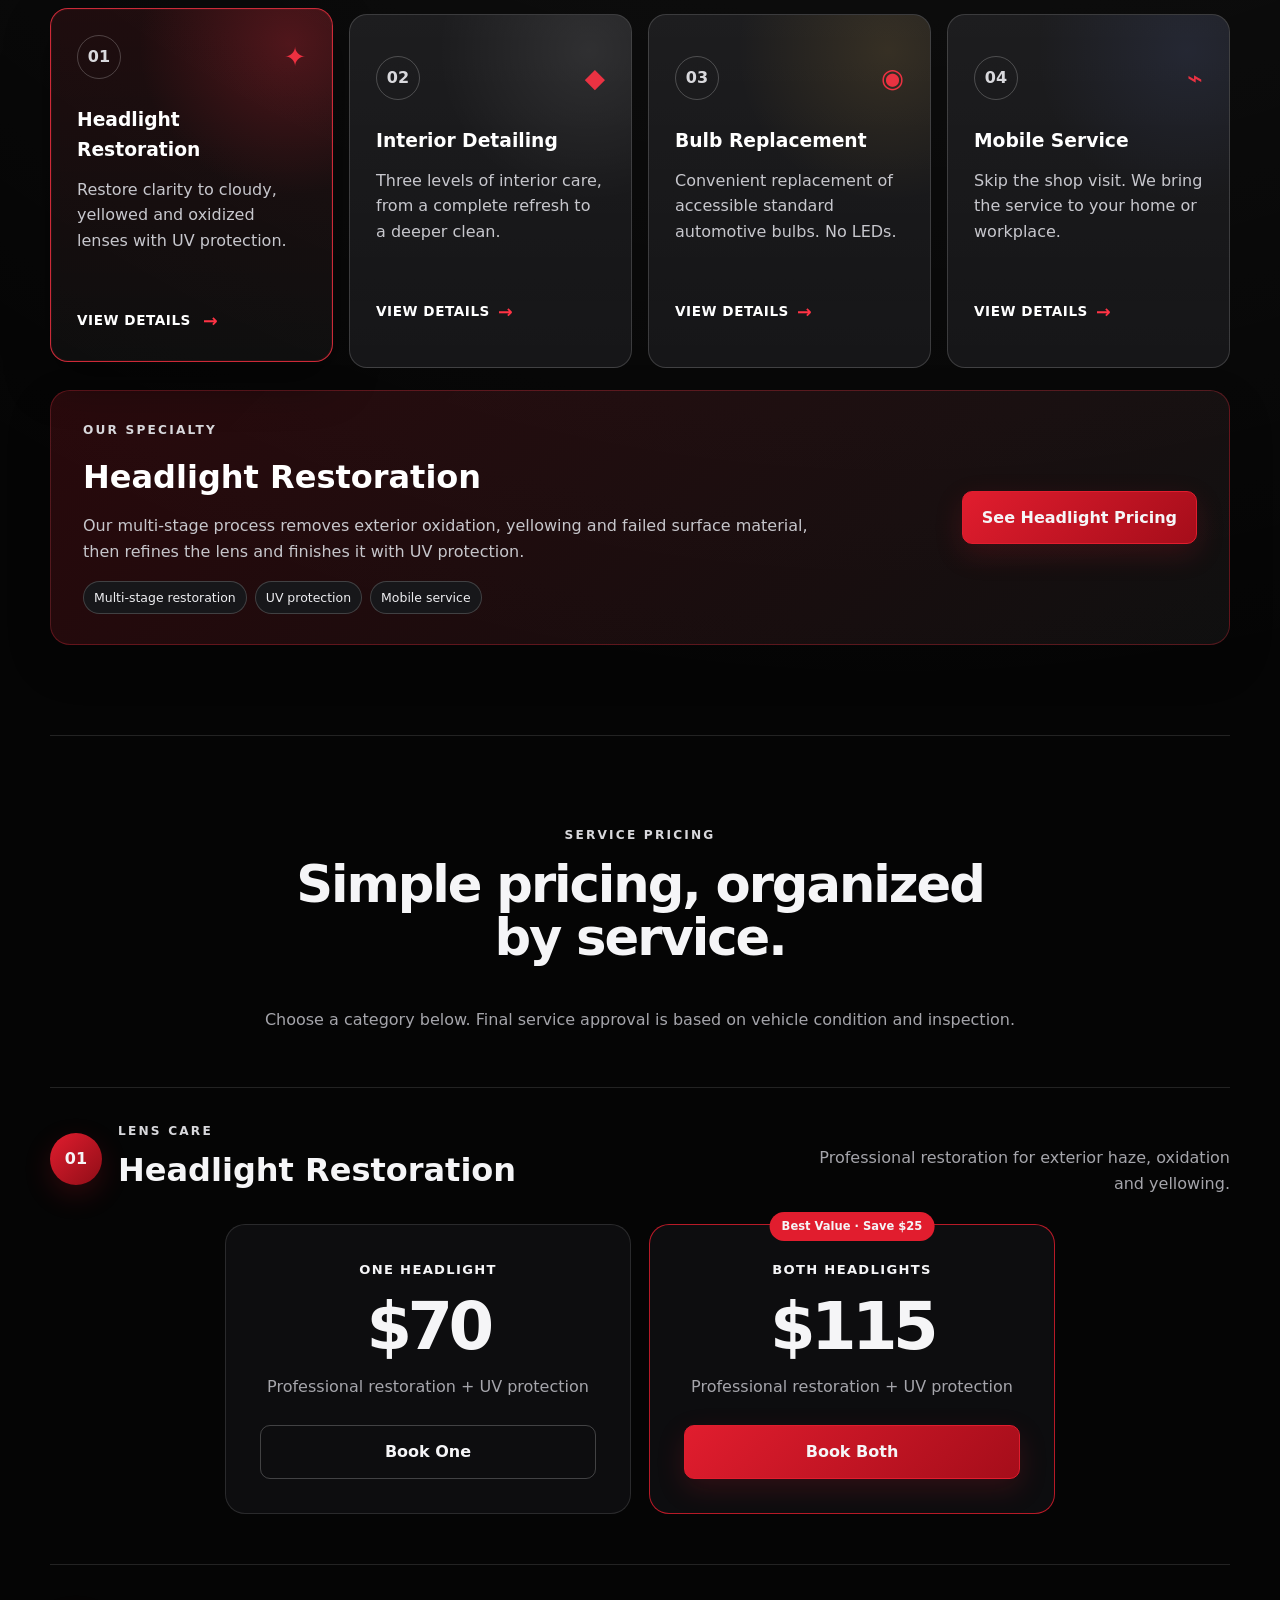
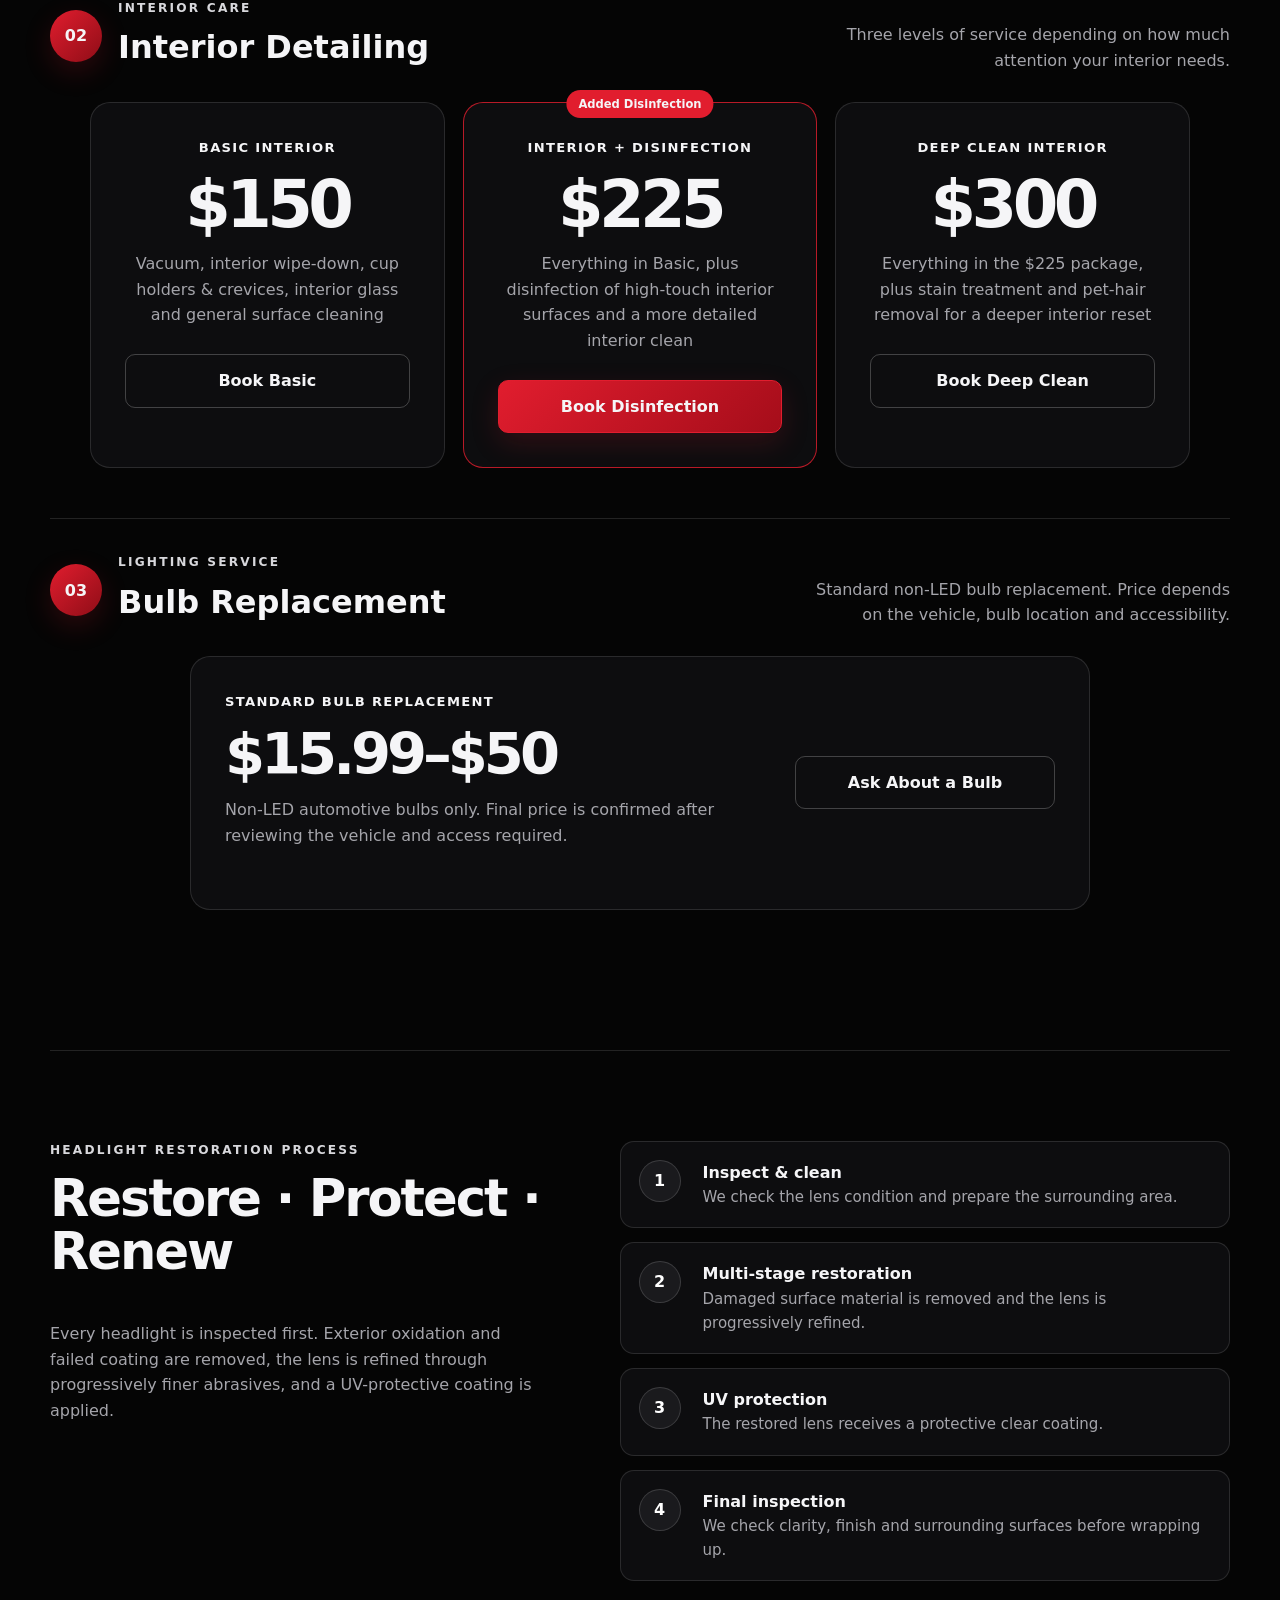
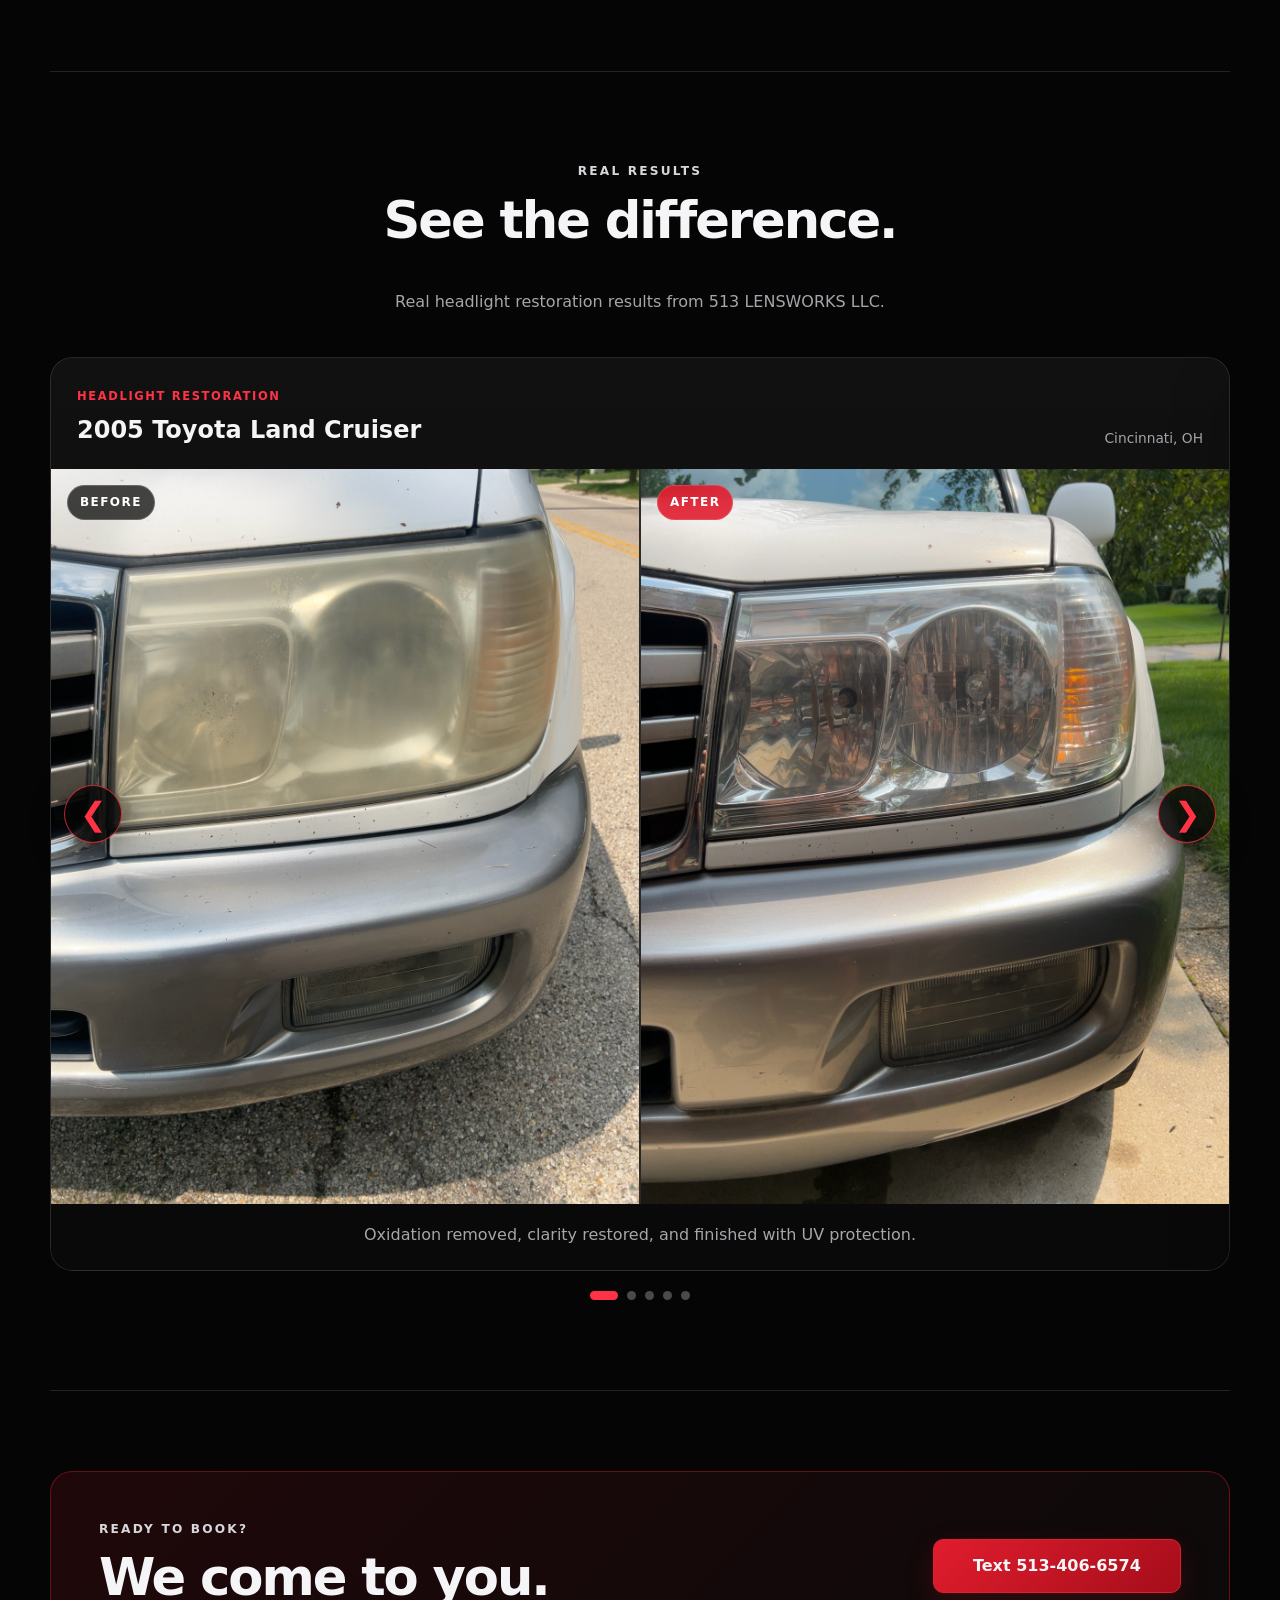
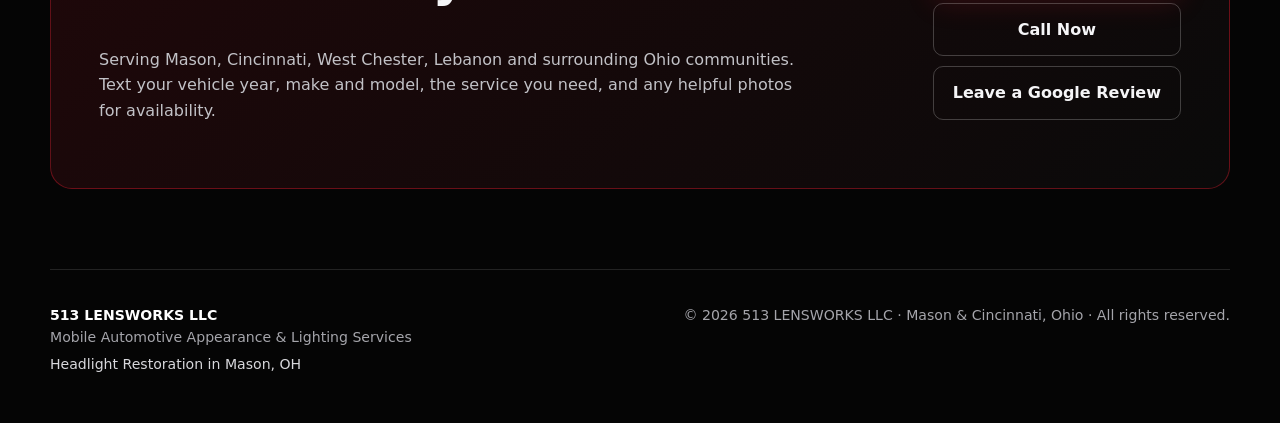
==== commit 0d9dc461: "Add contextual link to Mason headlight restoration page" ====
--- a/index.html
+++ b/index.html
@@ -3,6 +3,14 @@
 <head>
   <meta charset="utf-8" />
   <meta name="viewport" content="width=device-width, initial-scale=1" />
+  <!-- Google tag (gtag.js) -->
+  <script async src="https://www.googletagmanager.com/gtag/js?id=G-L3BZ3PMGYY"></script>
+  <script>
+    window.dataLayer = window.dataLayer || [];
+    function gtag(){dataLayer.push(arguments);}
+    gtag('js', new Date());
+    gtag('config', 'G-L3BZ3PMGYY');
+  </script>
   <title>Mobile Headlight Restoration & Interior Detailing | 513 LENSWORKS LLC</title>
   <meta name="description" content="513 LENSWORKS LLC provides mobile headlight restoration, interior detailing and non-LED bulb replacement in Mason, Cincinnati and surrounding Ohio communities. Call or text 513-406-6574." />
   <meta name="theme-color" content="#050505" />
@@ -89,6 +97,7 @@
         <p class="eyebrow">What we do</p>
         <h2>Mobile automotive appearance & lighting services.</h2>
         <p>We come to you in Mason, Cincinnati and surrounding areas for headlight restoration, interior detailing and standard automotive bulb replacement. Click a service to see more.</p>
+        <p class="local-page-link"><a href="headlight-restoration-mason-oh.html">Headlight restoration in Mason, Ohio <span aria-hidden="true">→</span></a></p>
       </div>
       <div class="cards service-cards">
         <button type="button" class="card service-card service-card-headlight active" data-service="headlight" aria-pressed="true">
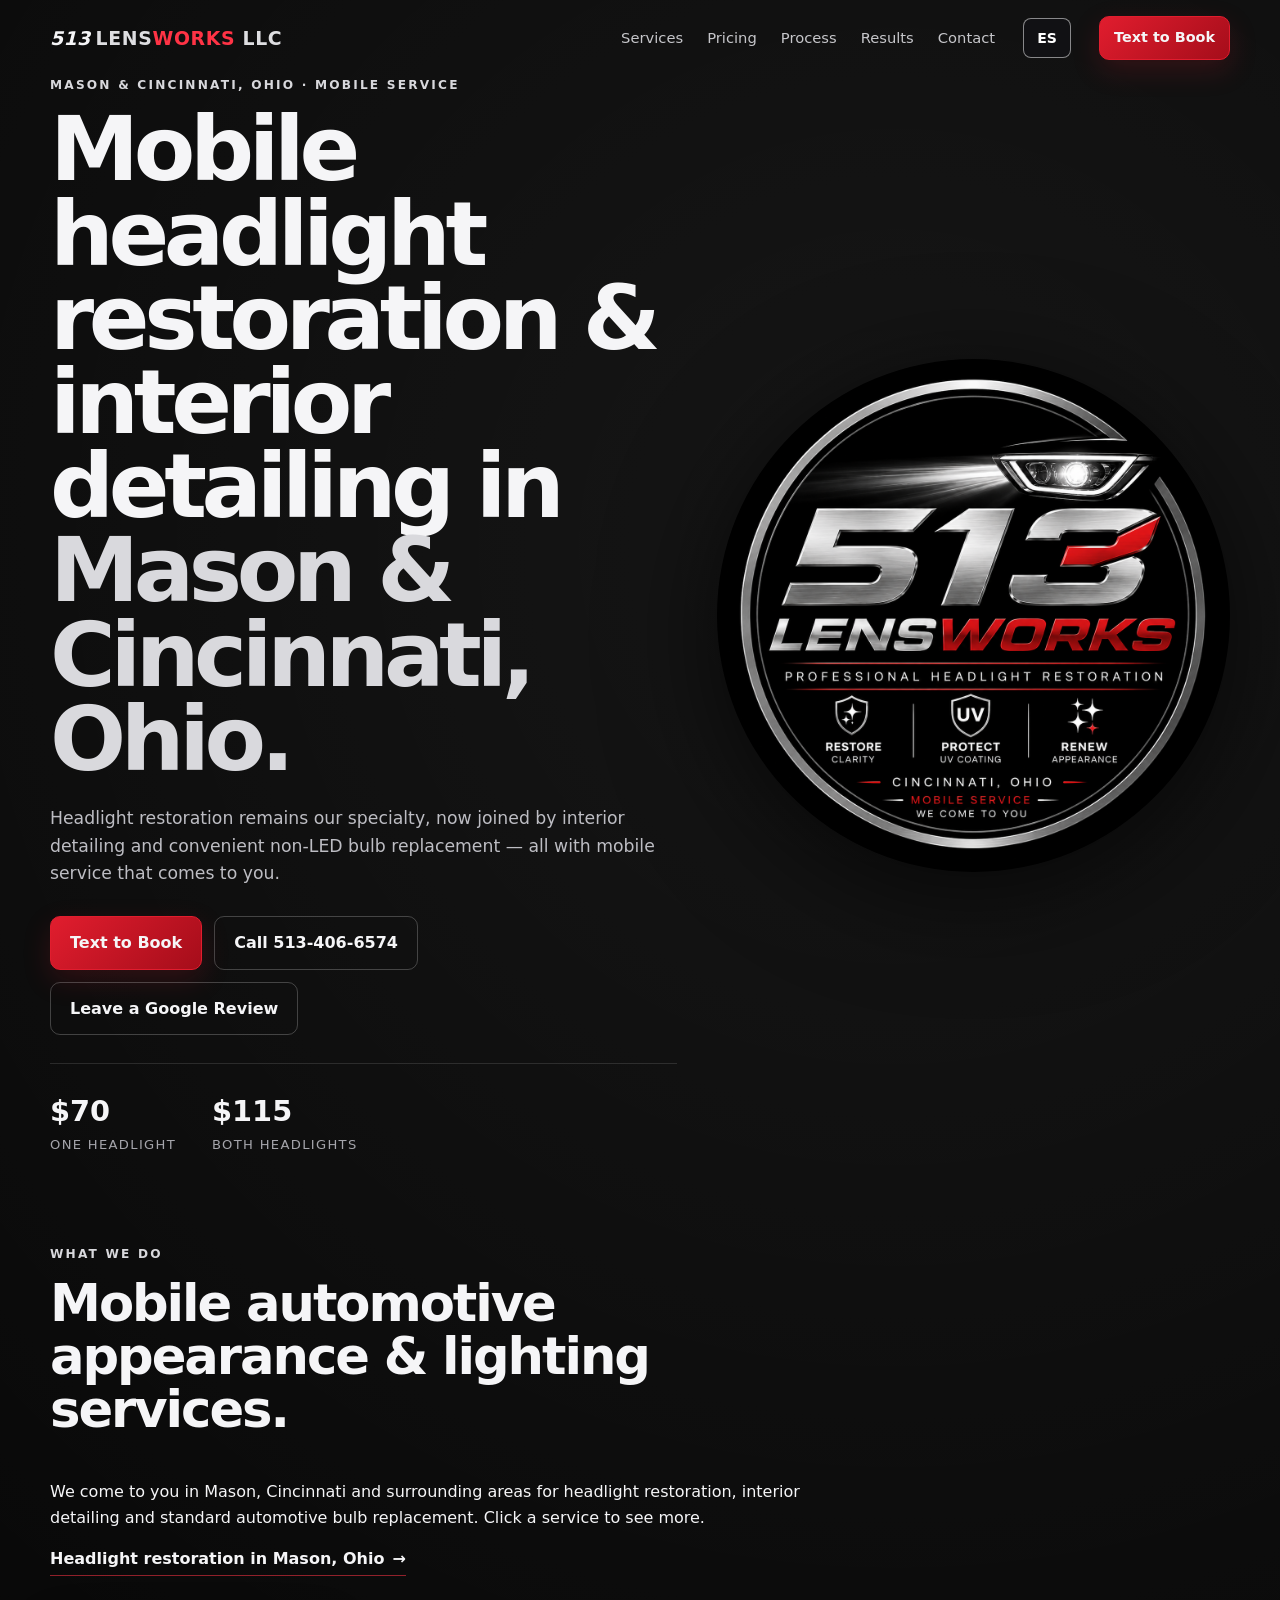
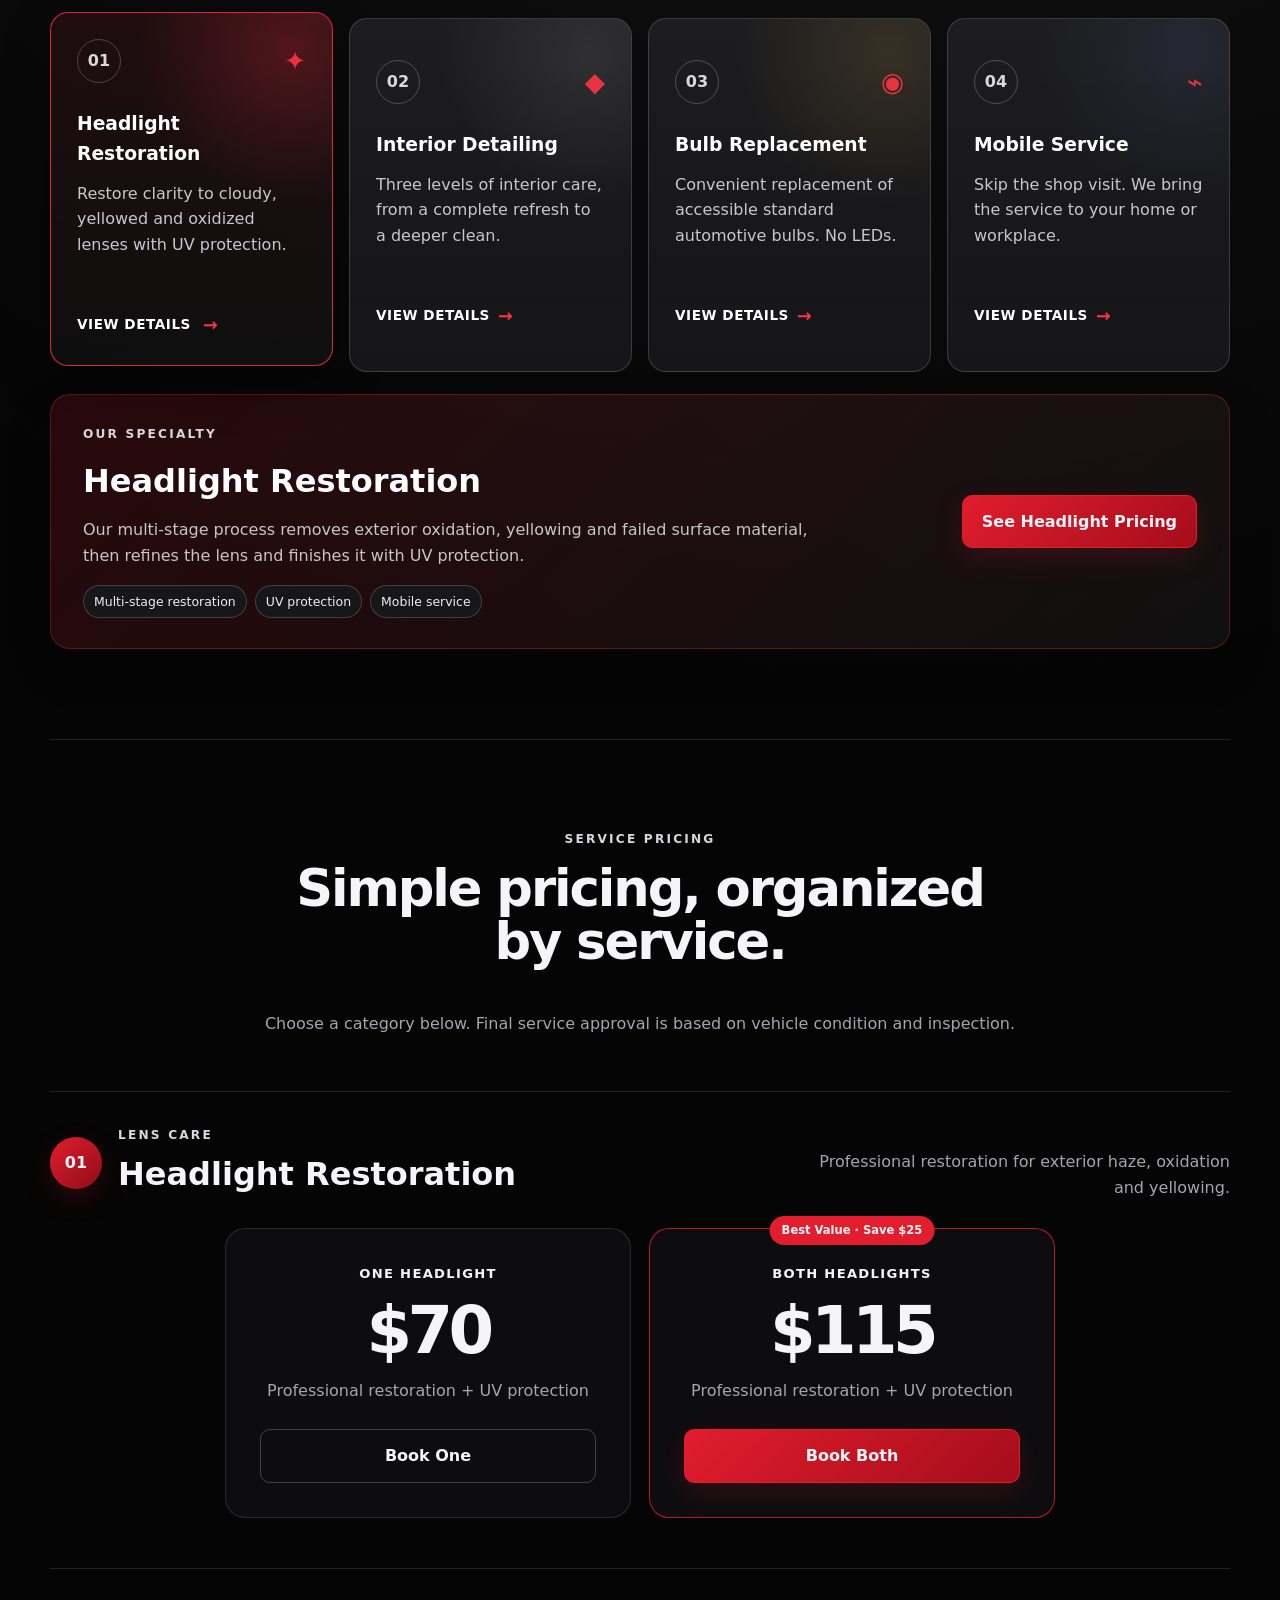
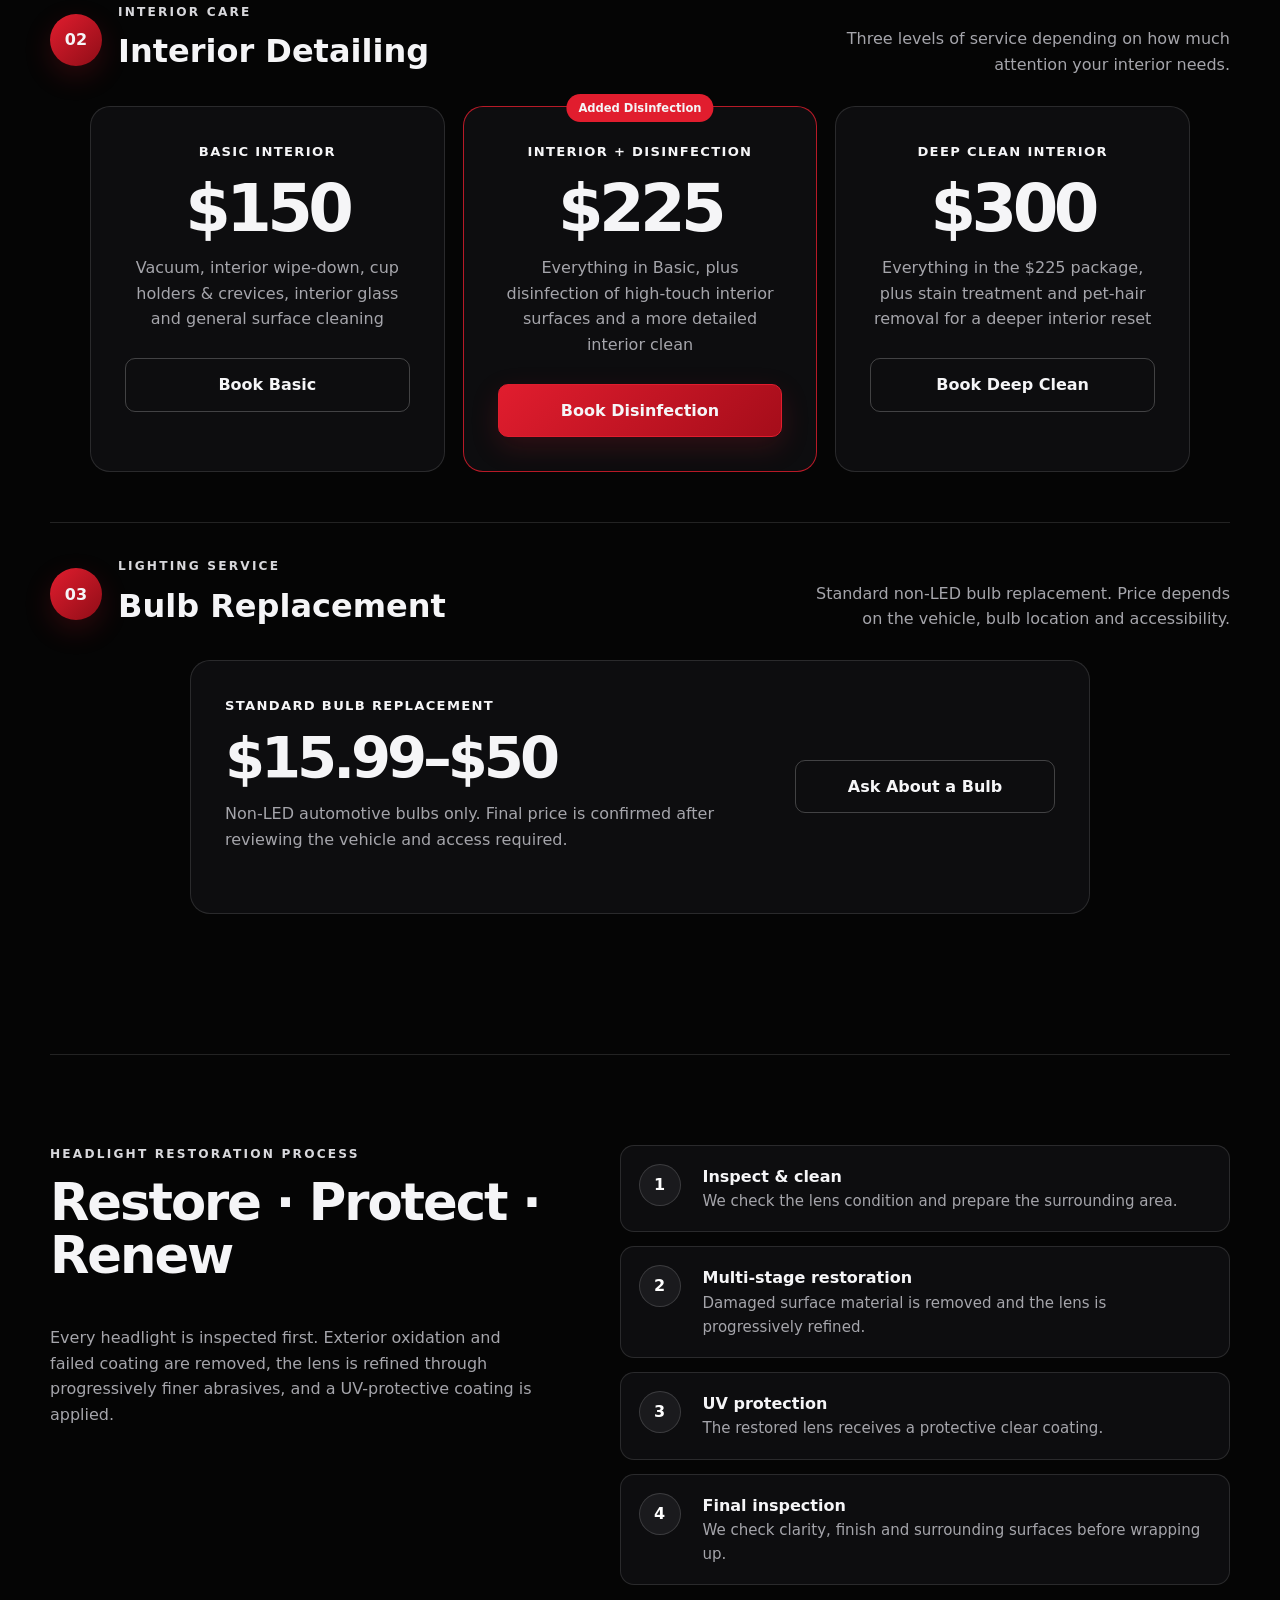
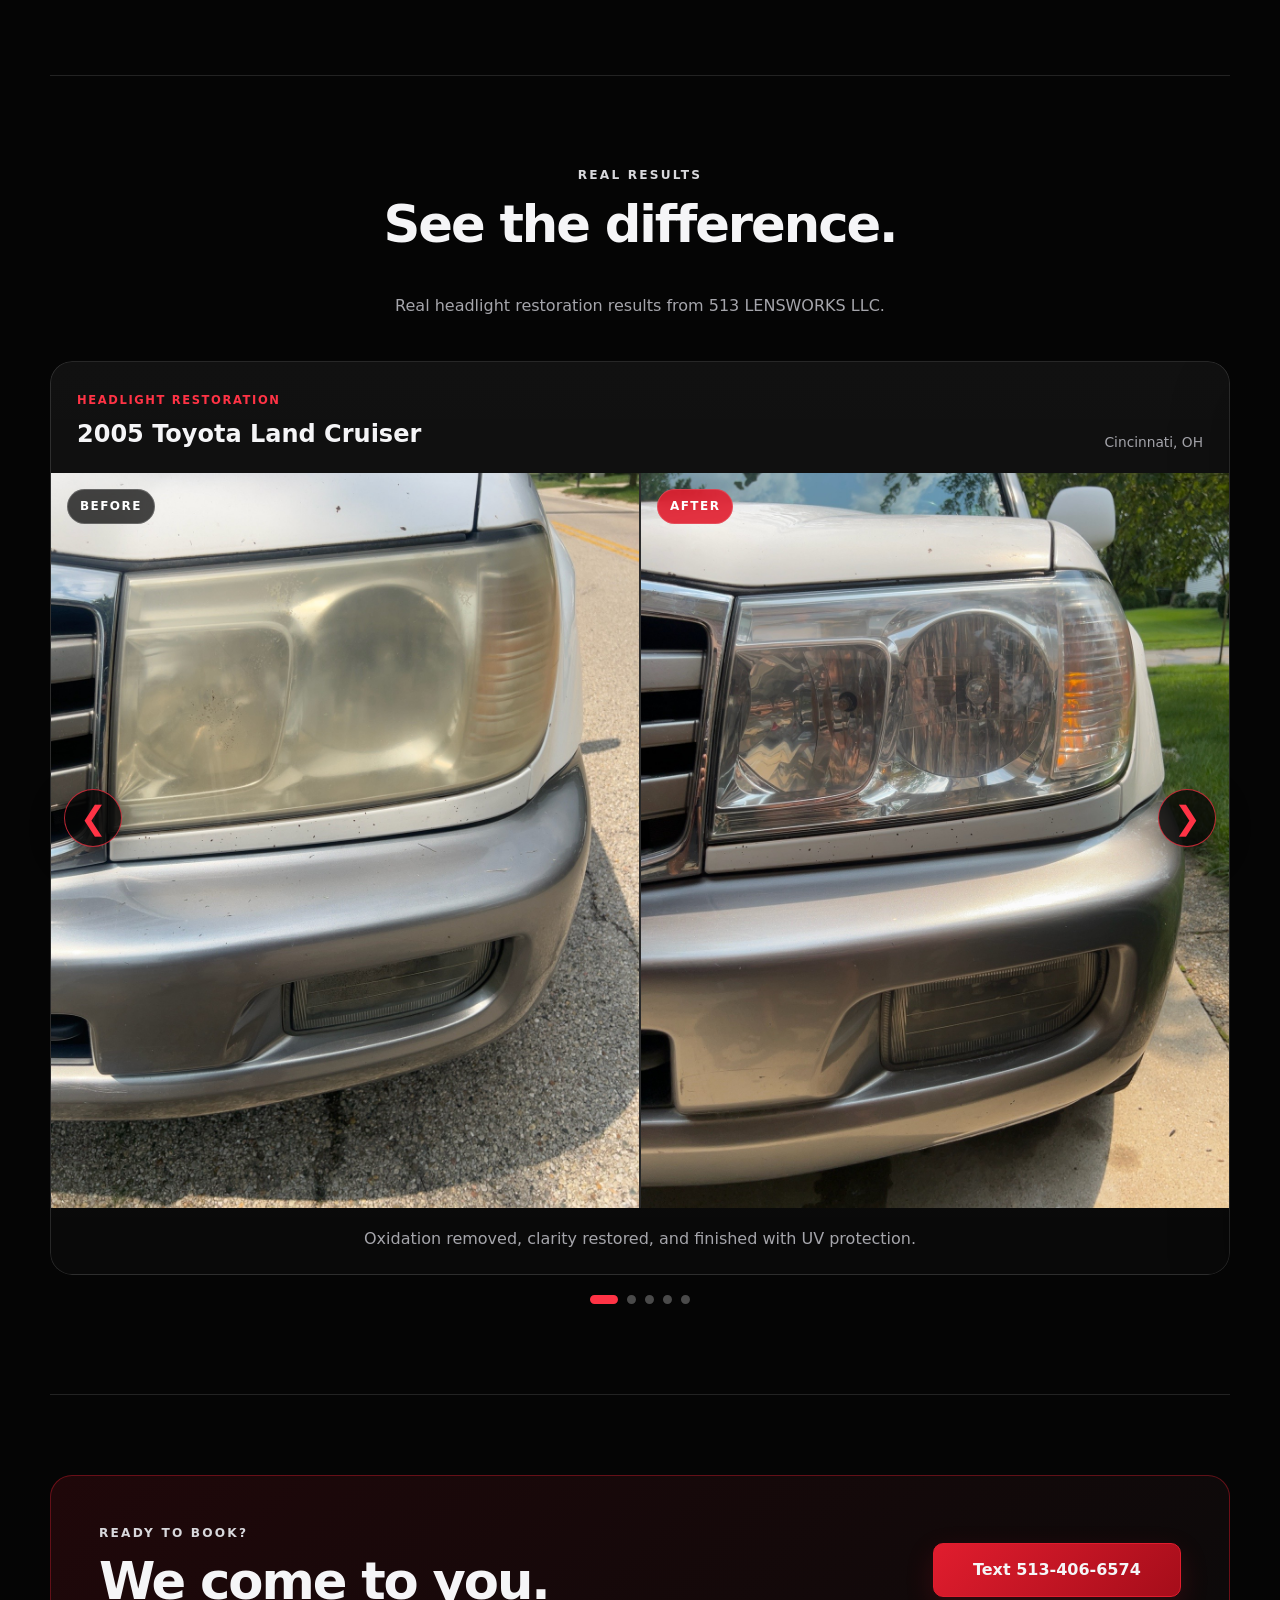
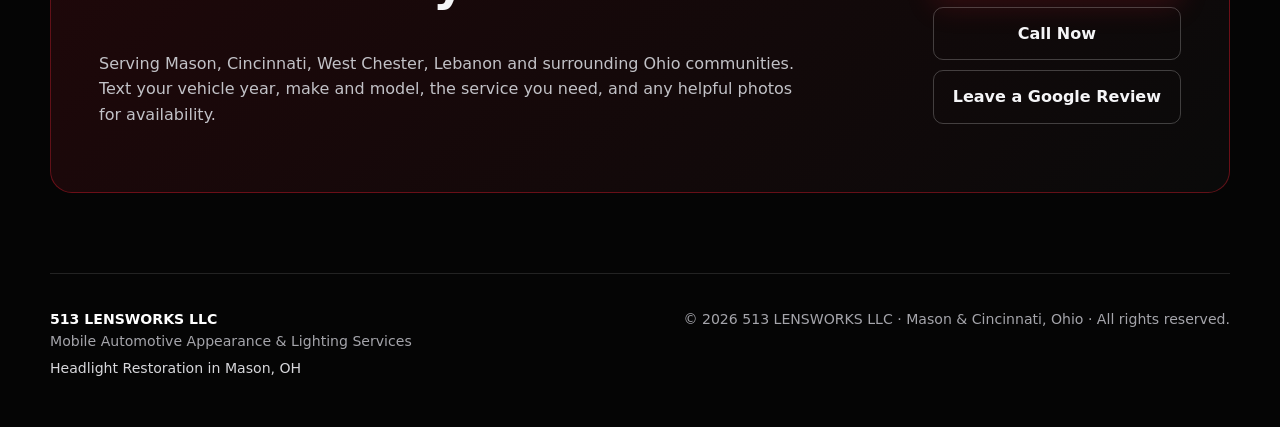
==== commit 73c3d1d6: "Add Google Ads tag to website pages" ====
--- a/index.html
+++ b/index.html
@@ -4,11 +4,12 @@
   <meta charset="utf-8" />
   <meta name="viewport" content="width=device-width, initial-scale=1" />
   <!-- Google tag (gtag.js) -->
-  <script async src="https://www.googletagmanager.com/gtag/js?id=G-L3BZ3PMGYY"></script>
+  <script async src="https://www.googletagmanager.com/gtag/js?id=AW-18390395906"></script>
   <script>
     window.dataLayer = window.dataLayer || [];
     function gtag(){dataLayer.push(arguments);}
     gtag('js', new Date());
+    gtag('config', 'AW-18390395906');
     gtag('config', 'G-L3BZ3PMGYY');
   </script>
   <title>Mobile Headlight Restoration & Interior Detailing | 513 LENSWORKS LLC</title>
--- a/styles.css
+++ b/styles.css
@@ -102,3 +102,9 @@
 .site-header .language-toggle:hover,.site-header .language-toggle:focus-visible{border-color:var(--red2);outline-offset:3px}
 @media(max-width:900px){.site-header{gap:12px}.site-header .language-toggle{margin-left:auto;min-width:48px;min-height:44px}.site-header .brand{margin-right:0;min-width:0}}
 @media(max-width:380px){.site-header .brand-513,.site-header .brand-name{font-size:1rem}.site-header .brand-name{margin-left:4px;letter-spacing:0}.site-header .language-toggle{padding:7px 10px}}
+
+
+/* Contextual local SEO link */
+.section-heading .local-page-link{margin-top:14px;margin-bottom:0}
+.local-page-link a{display:inline-flex;align-items:center;gap:8px;color:#f5f5f7;font-weight:800;border-bottom:1px solid rgba(255,51,69,.55);padding-bottom:3px;transition:color .18s ease,border-color .18s ease}
+.local-page-link a:hover,.local-page-link a:focus-visible{color:var(--red2);border-color:var(--red2)}
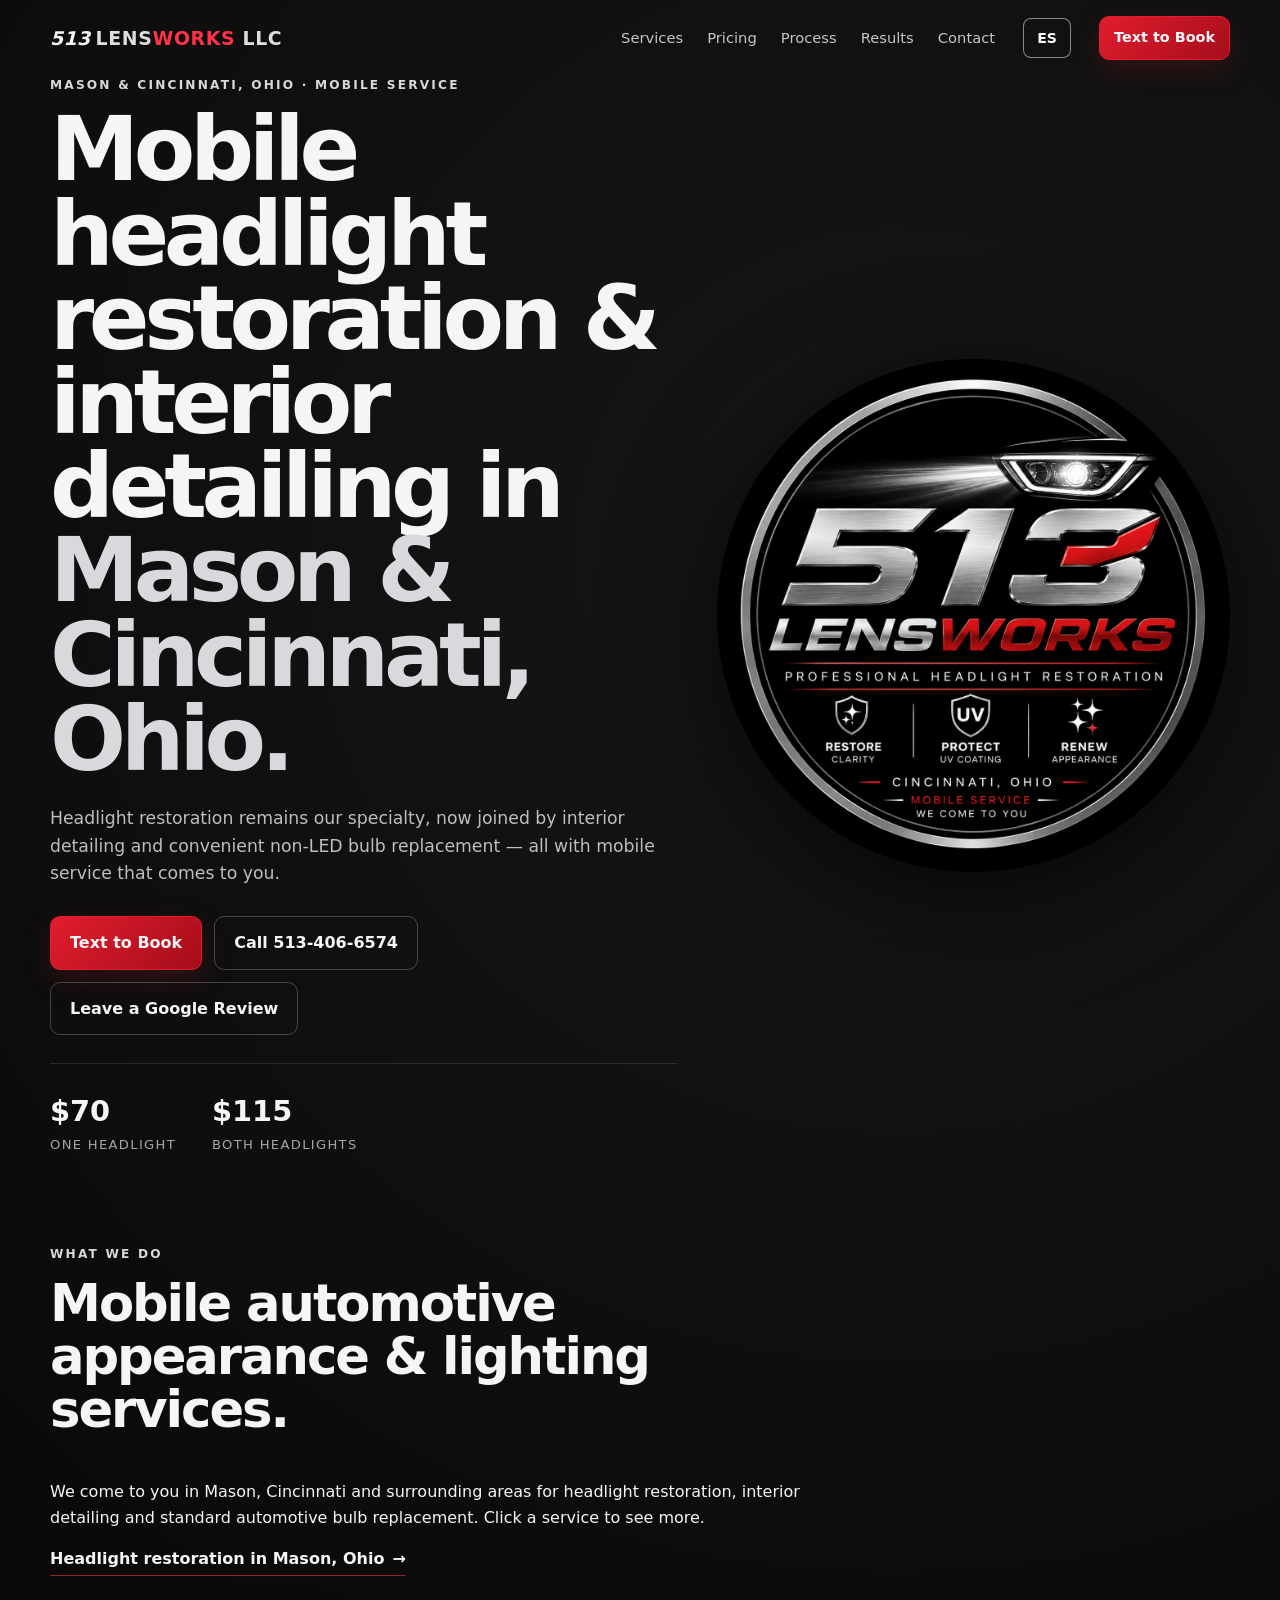
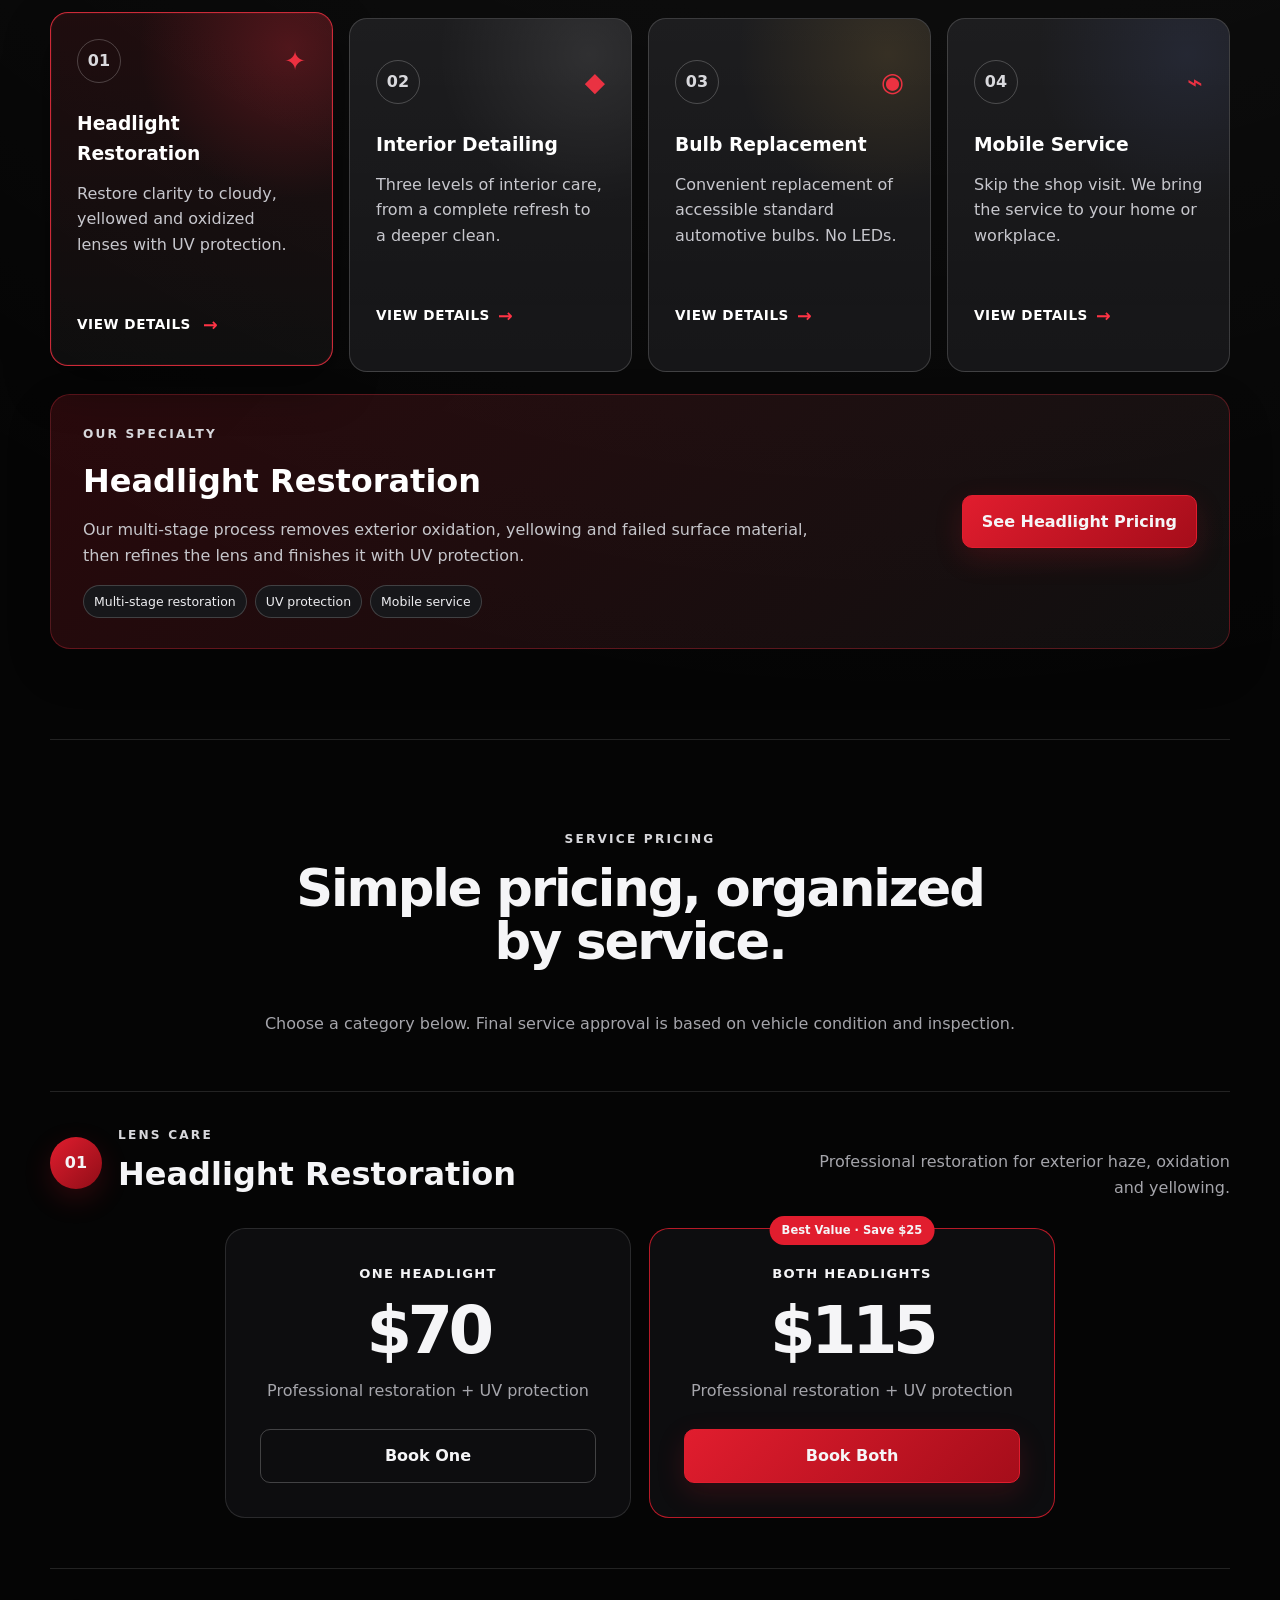
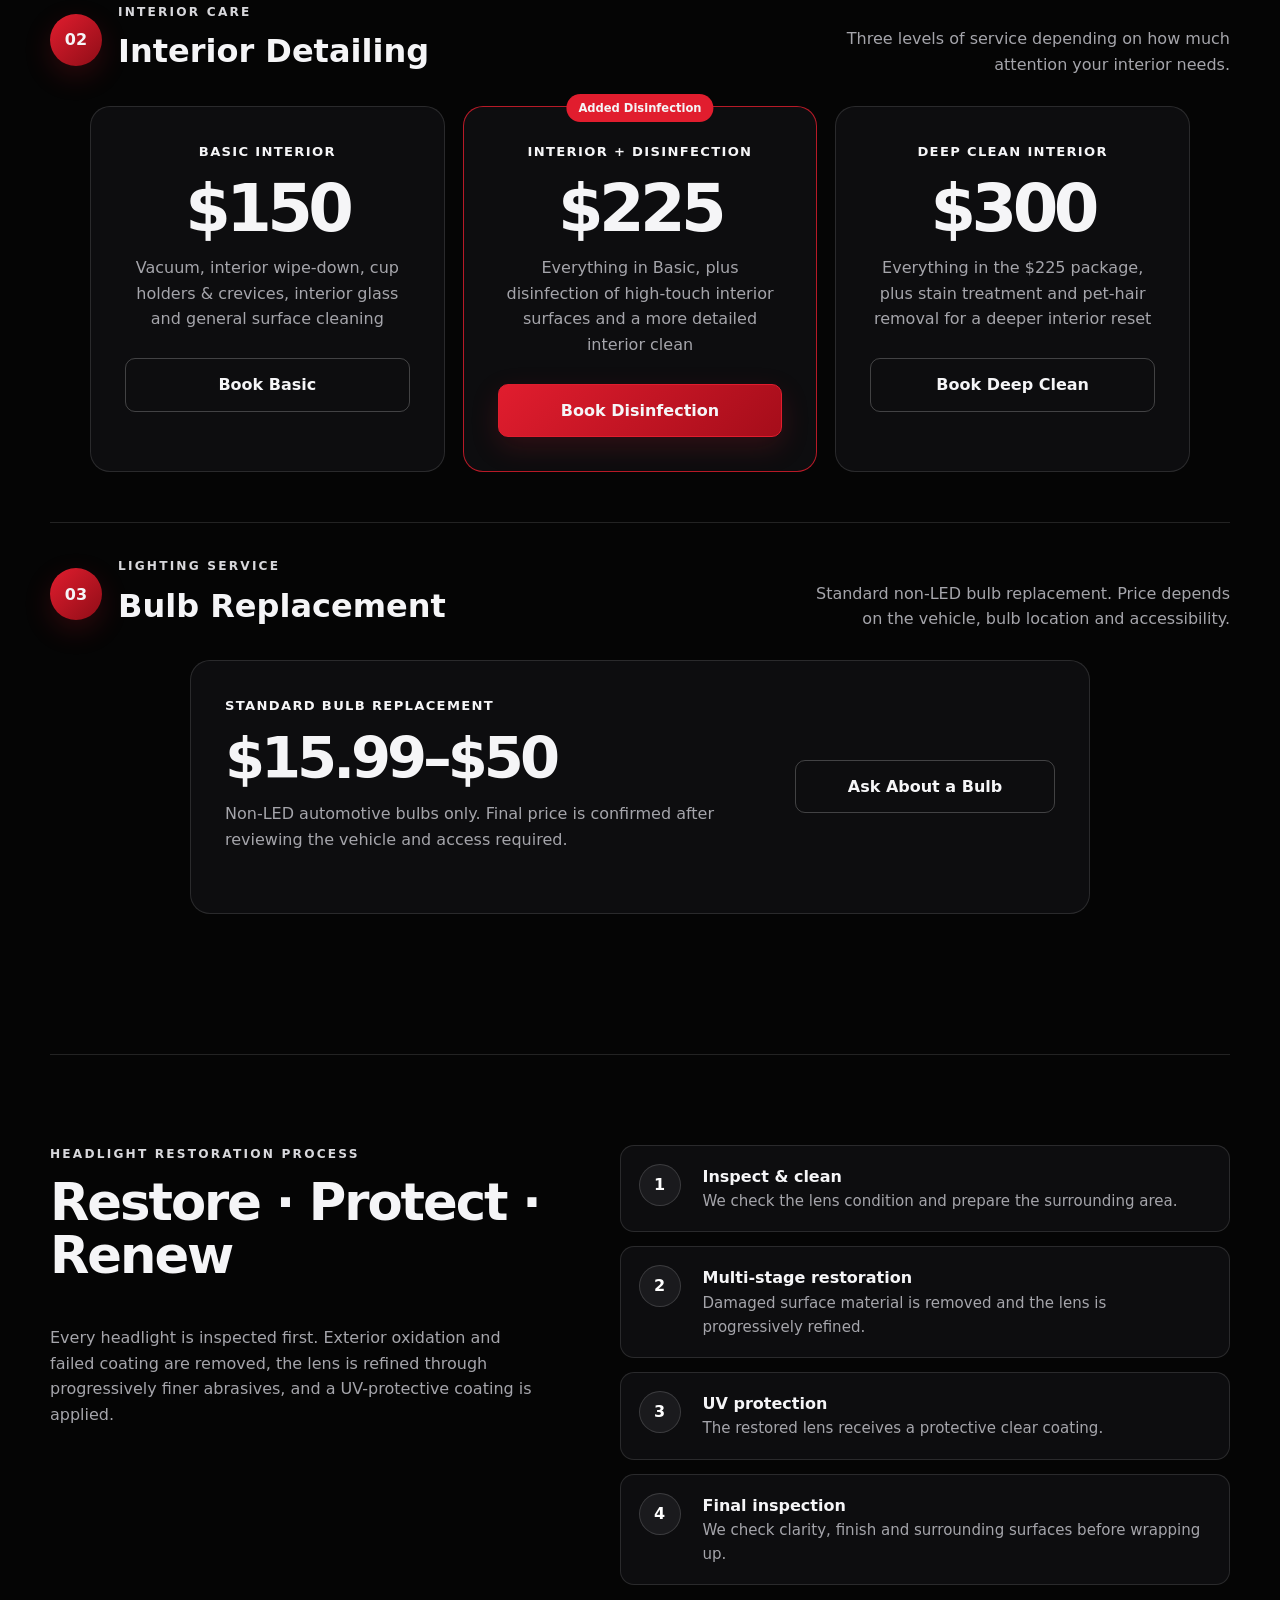
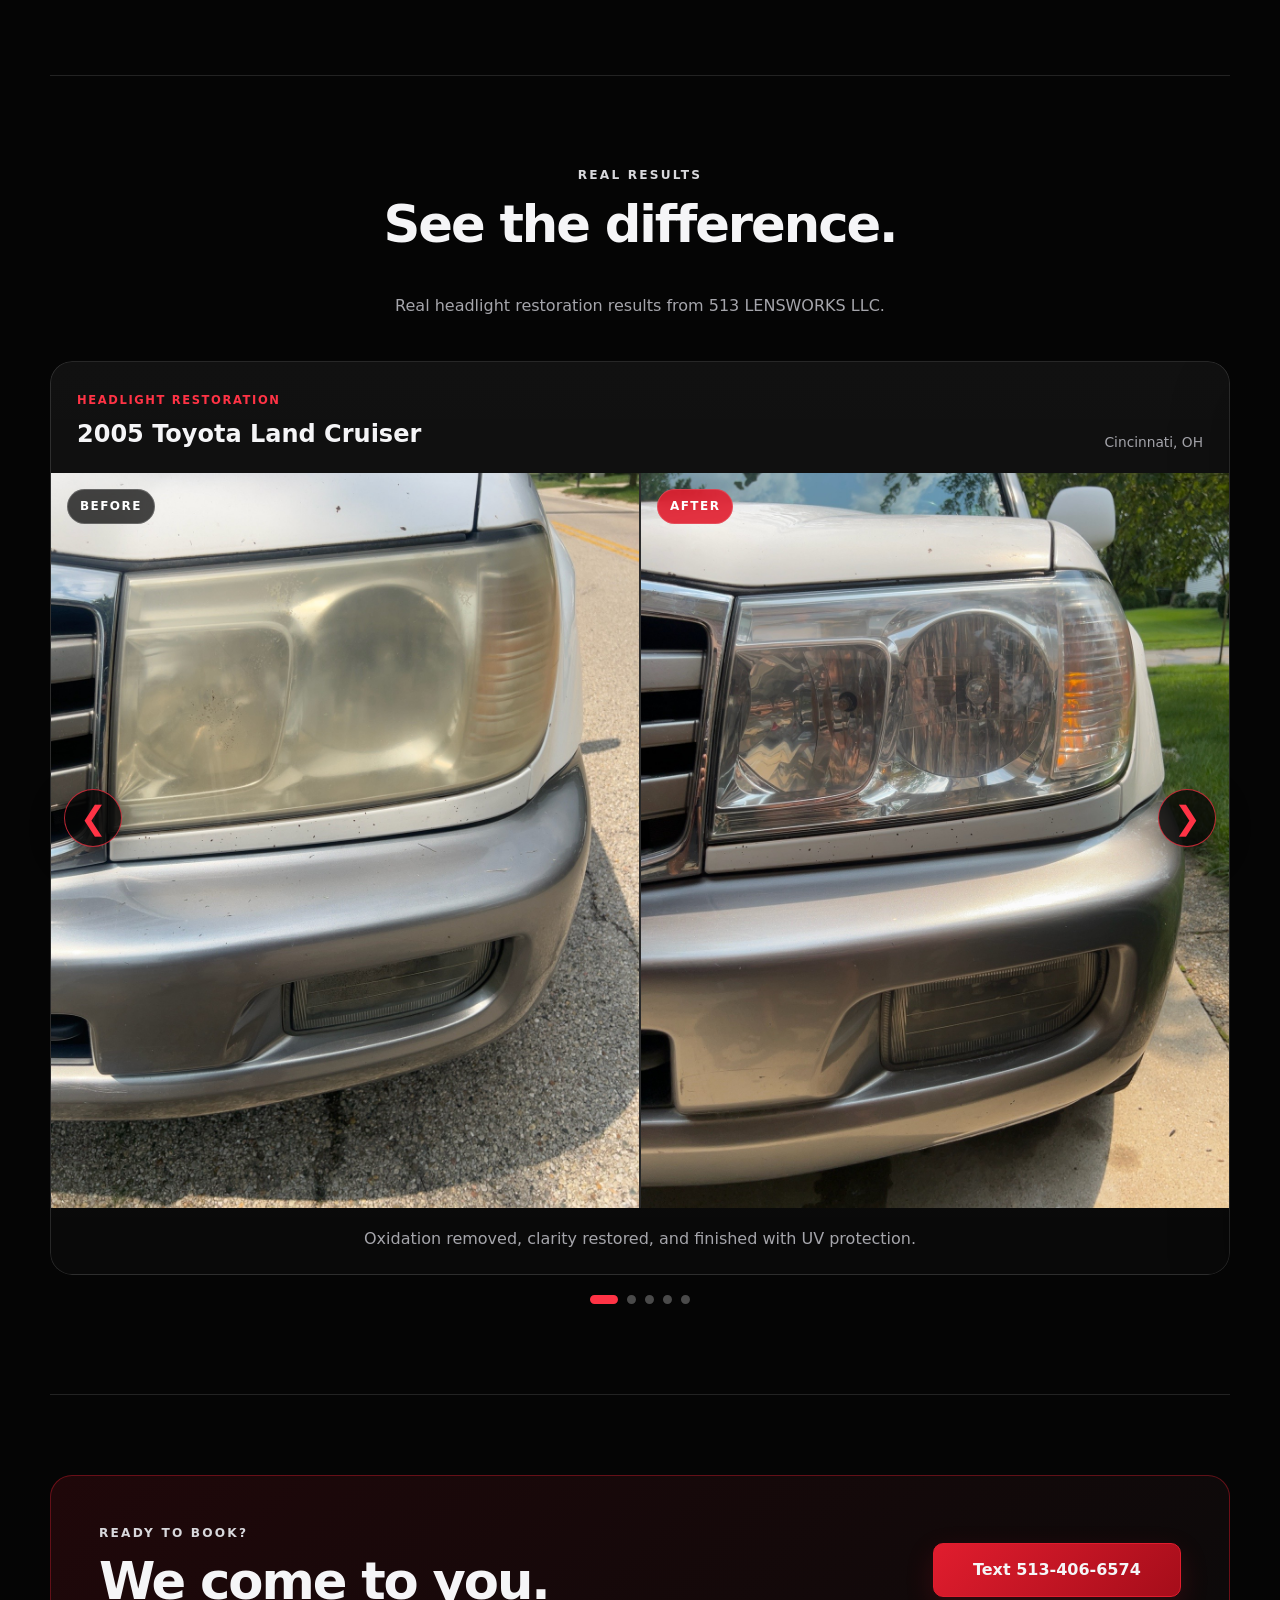
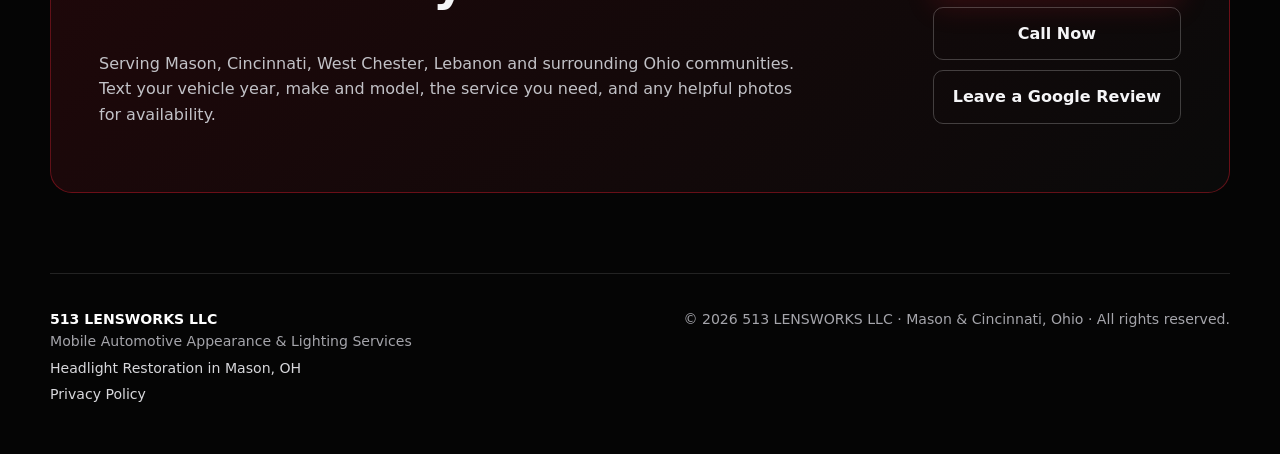
==== commit 91c11ee8: "Update homepage title and add privacy link" ====
--- a/index.html
+++ b/index.html
@@ -12,7 +12,7 @@
     gtag('config', 'AW-18390395906');
     gtag('config', 'G-L3BZ3PMGYY');
   </script>
-  <title>Mobile Headlight Restoration & Interior Detailing | 513 LENSWORKS LLC</title>
+  <title>Mobile Automotive Services | 513 LENSWORKS LLC</title>
   <meta name="description" content="513 LENSWORKS LLC provides mobile headlight restoration, interior detailing and non-LED bulb replacement in Mason, Cincinnati and surrounding Ohio communities. Call or text 513-406-6574." />
   <meta name="theme-color" content="#050505" />
   <meta property="og:title" content="513 LENSWORKS LLC | Mobile Automotive Services in Mason & Cincinnati, OH" />
@@ -298,7 +298,7 @@
   </main>
 
   <footer>
-    <div><strong>513 LENSWORKS LLC</strong><span>Mobile Automotive Appearance & Lighting Services</span><a href="headlight-restoration-mason-oh.html">Headlight Restoration in Mason, OH</a></div>
+    <div><strong>513 LENSWORKS LLC</strong><span>Mobile Automotive Appearance & Lighting Services</span><a href="headlight-restoration-mason-oh.html">Headlight Restoration in Mason, OH</a><a href="privacy-policy.html">Privacy Policy</a></div>
     <p>© <span id="year"></span> 513 LENSWORKS LLC · Mason & Cincinnati, Ohio · All rights reserved.</p>
   </footer>
 
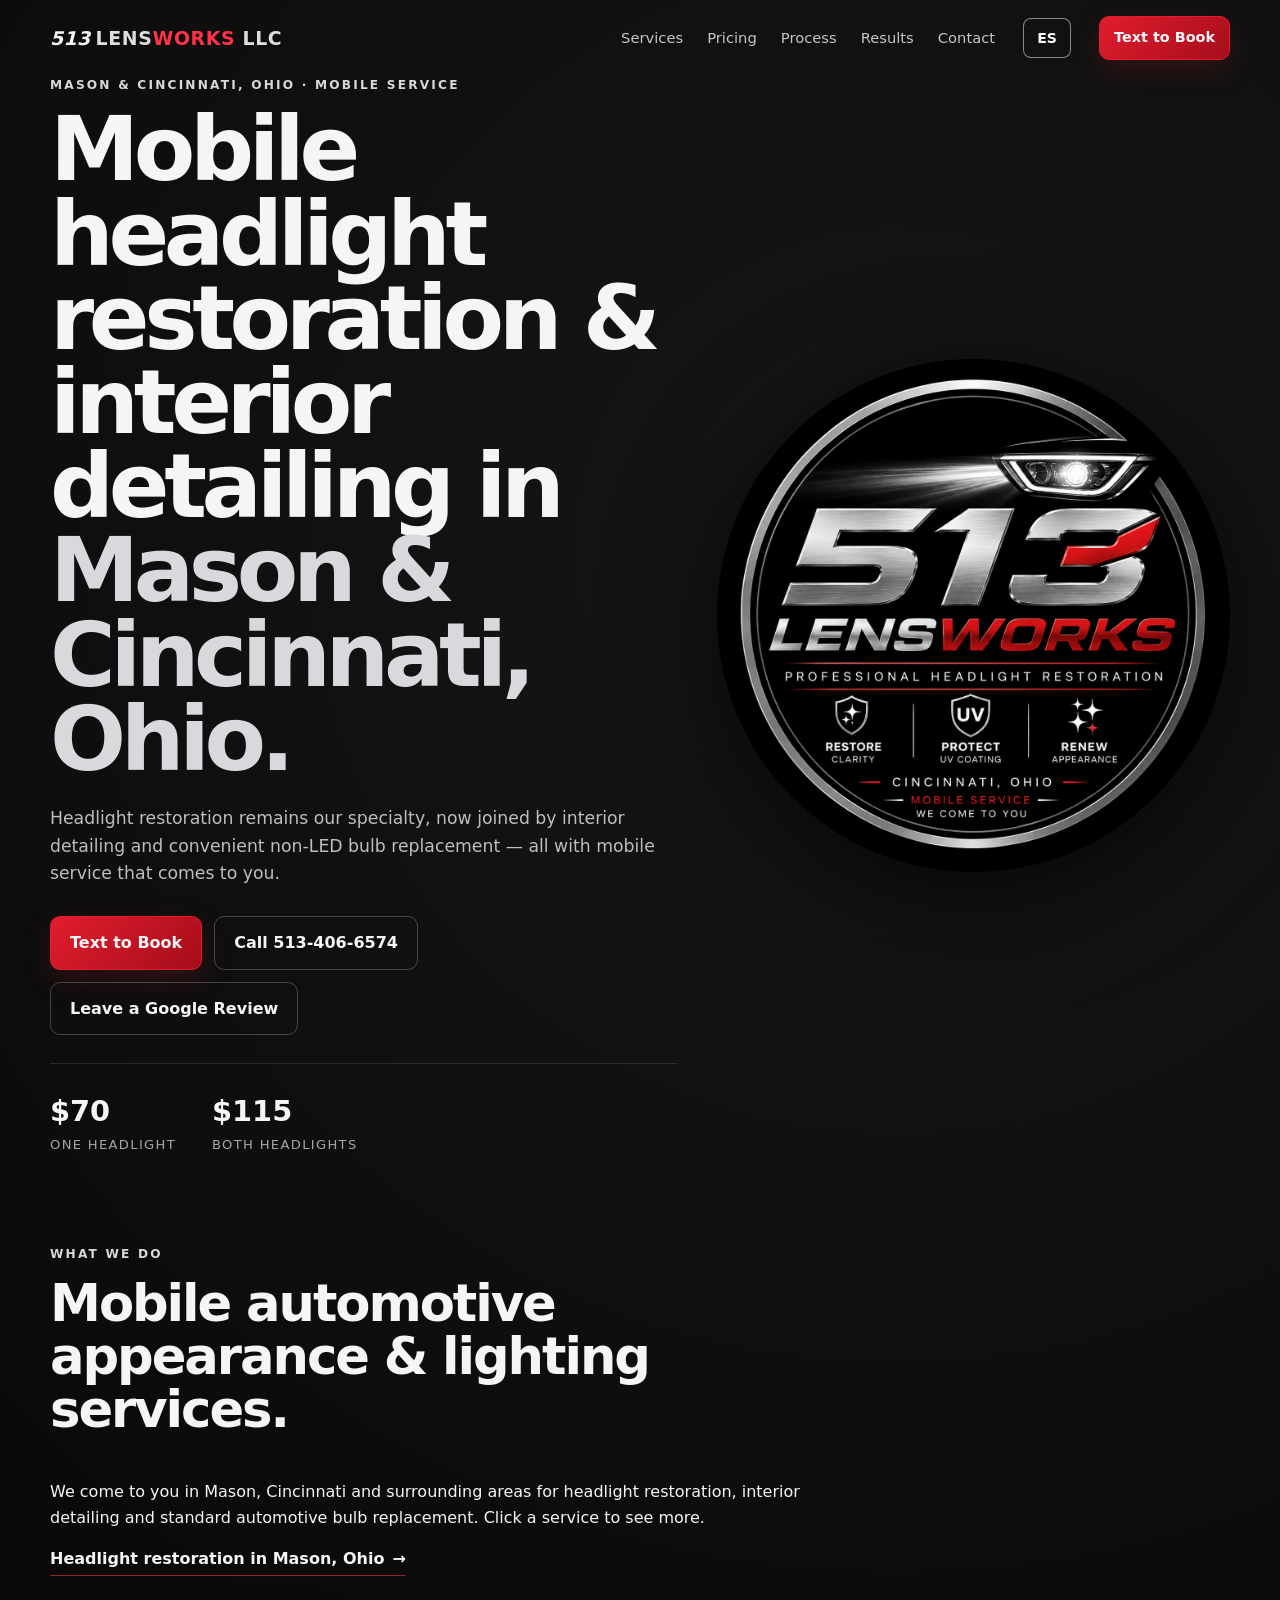
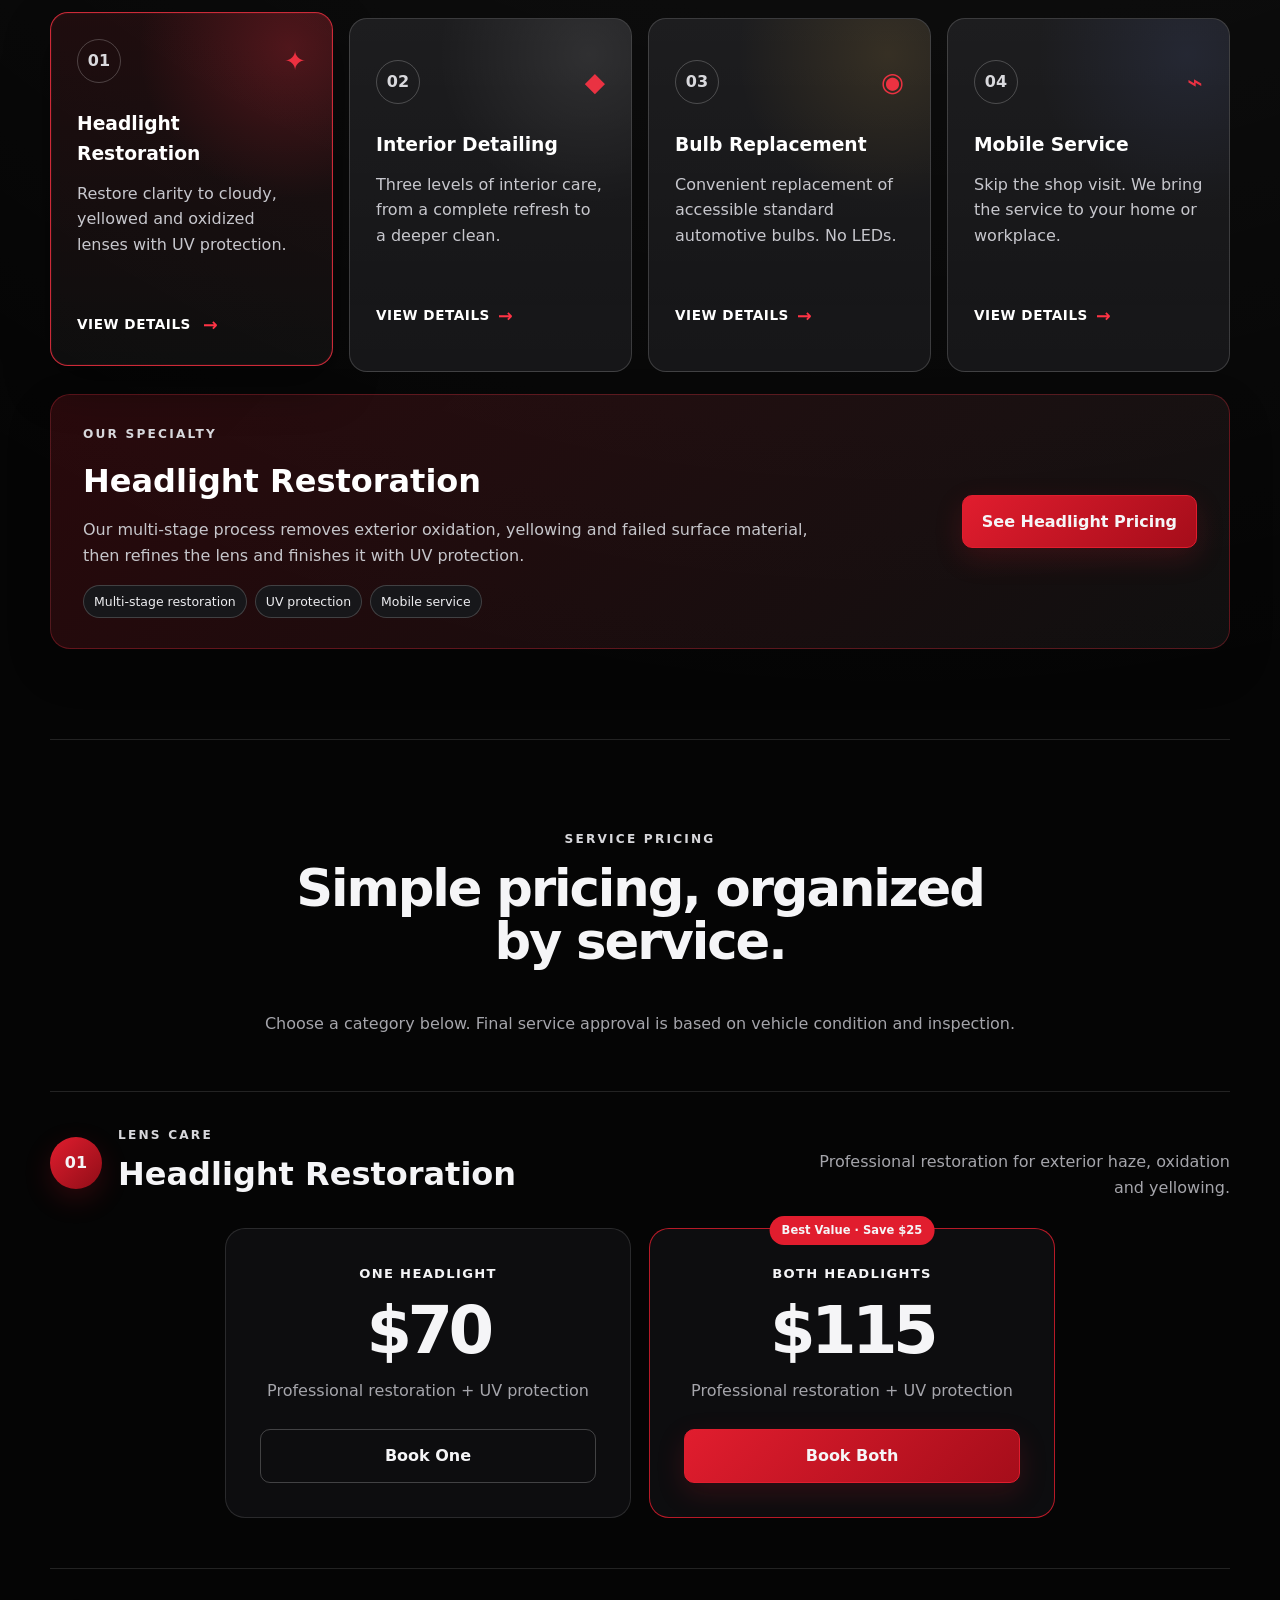
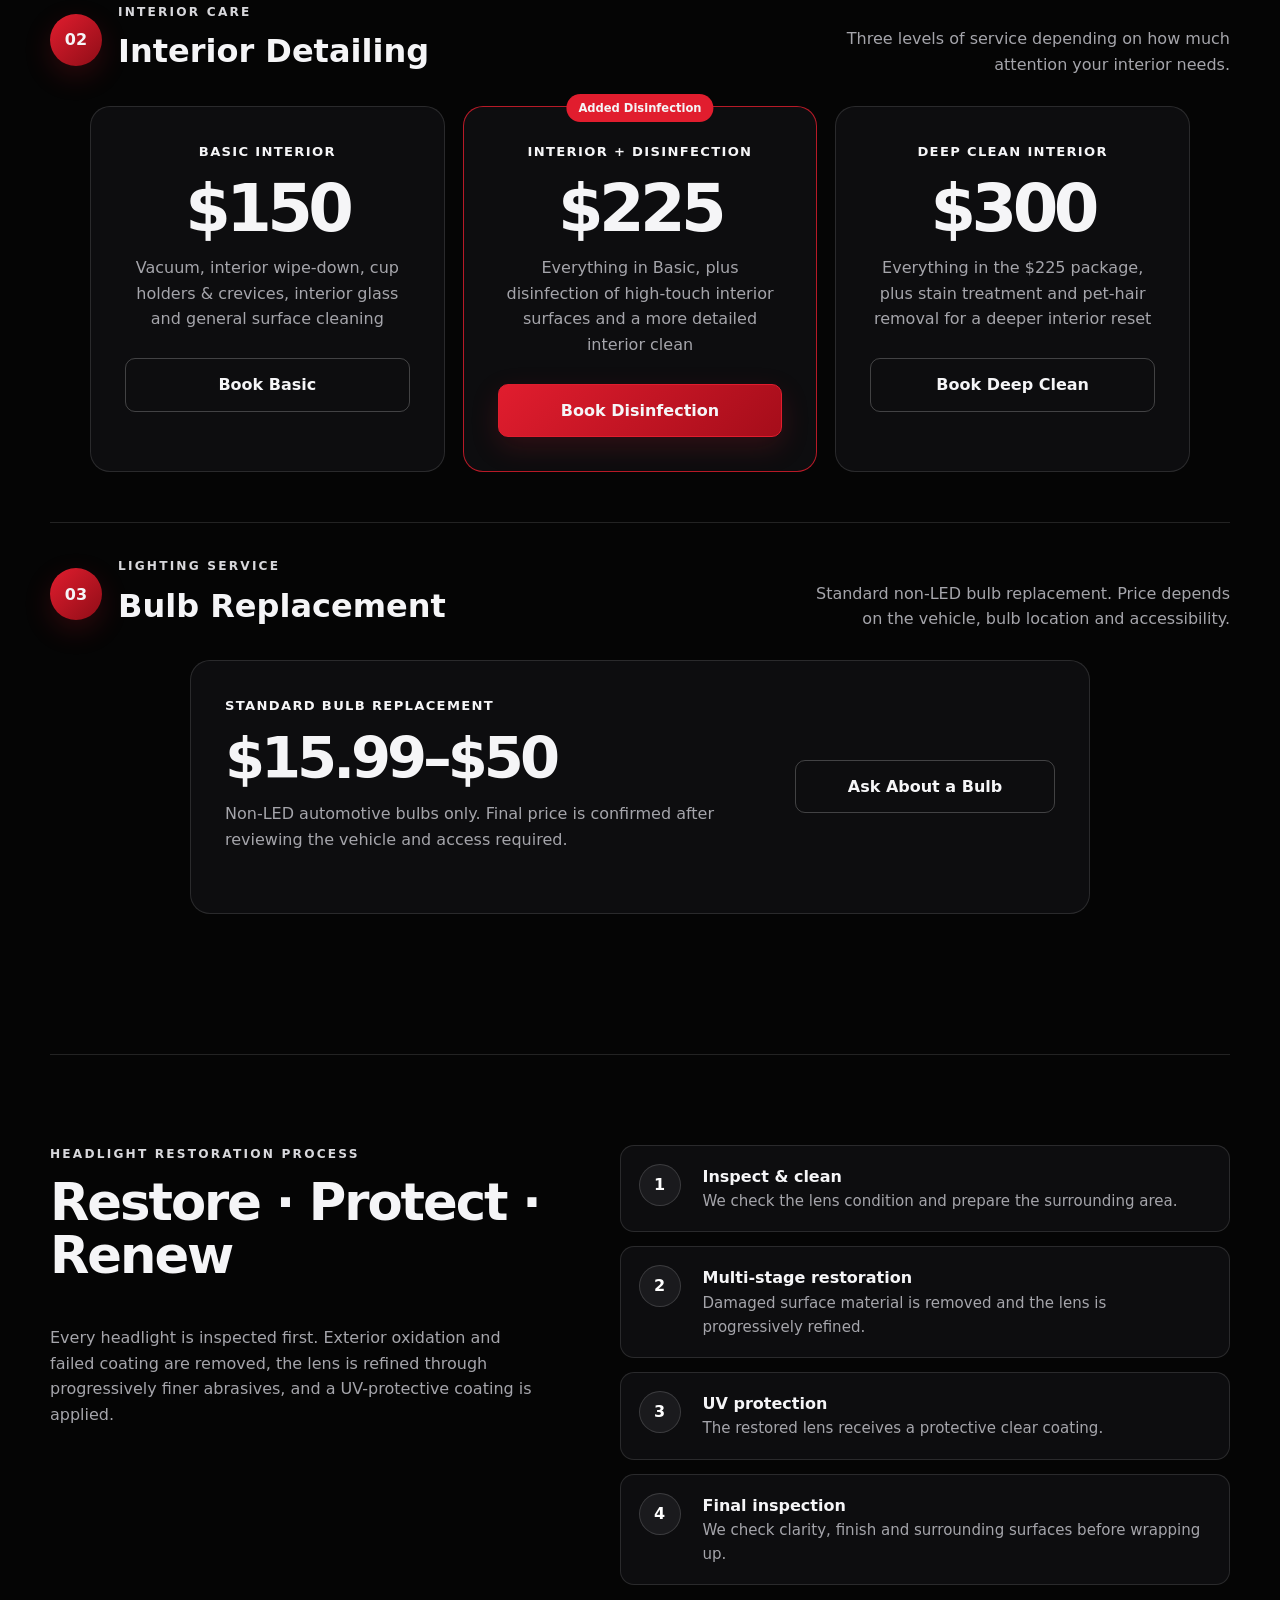
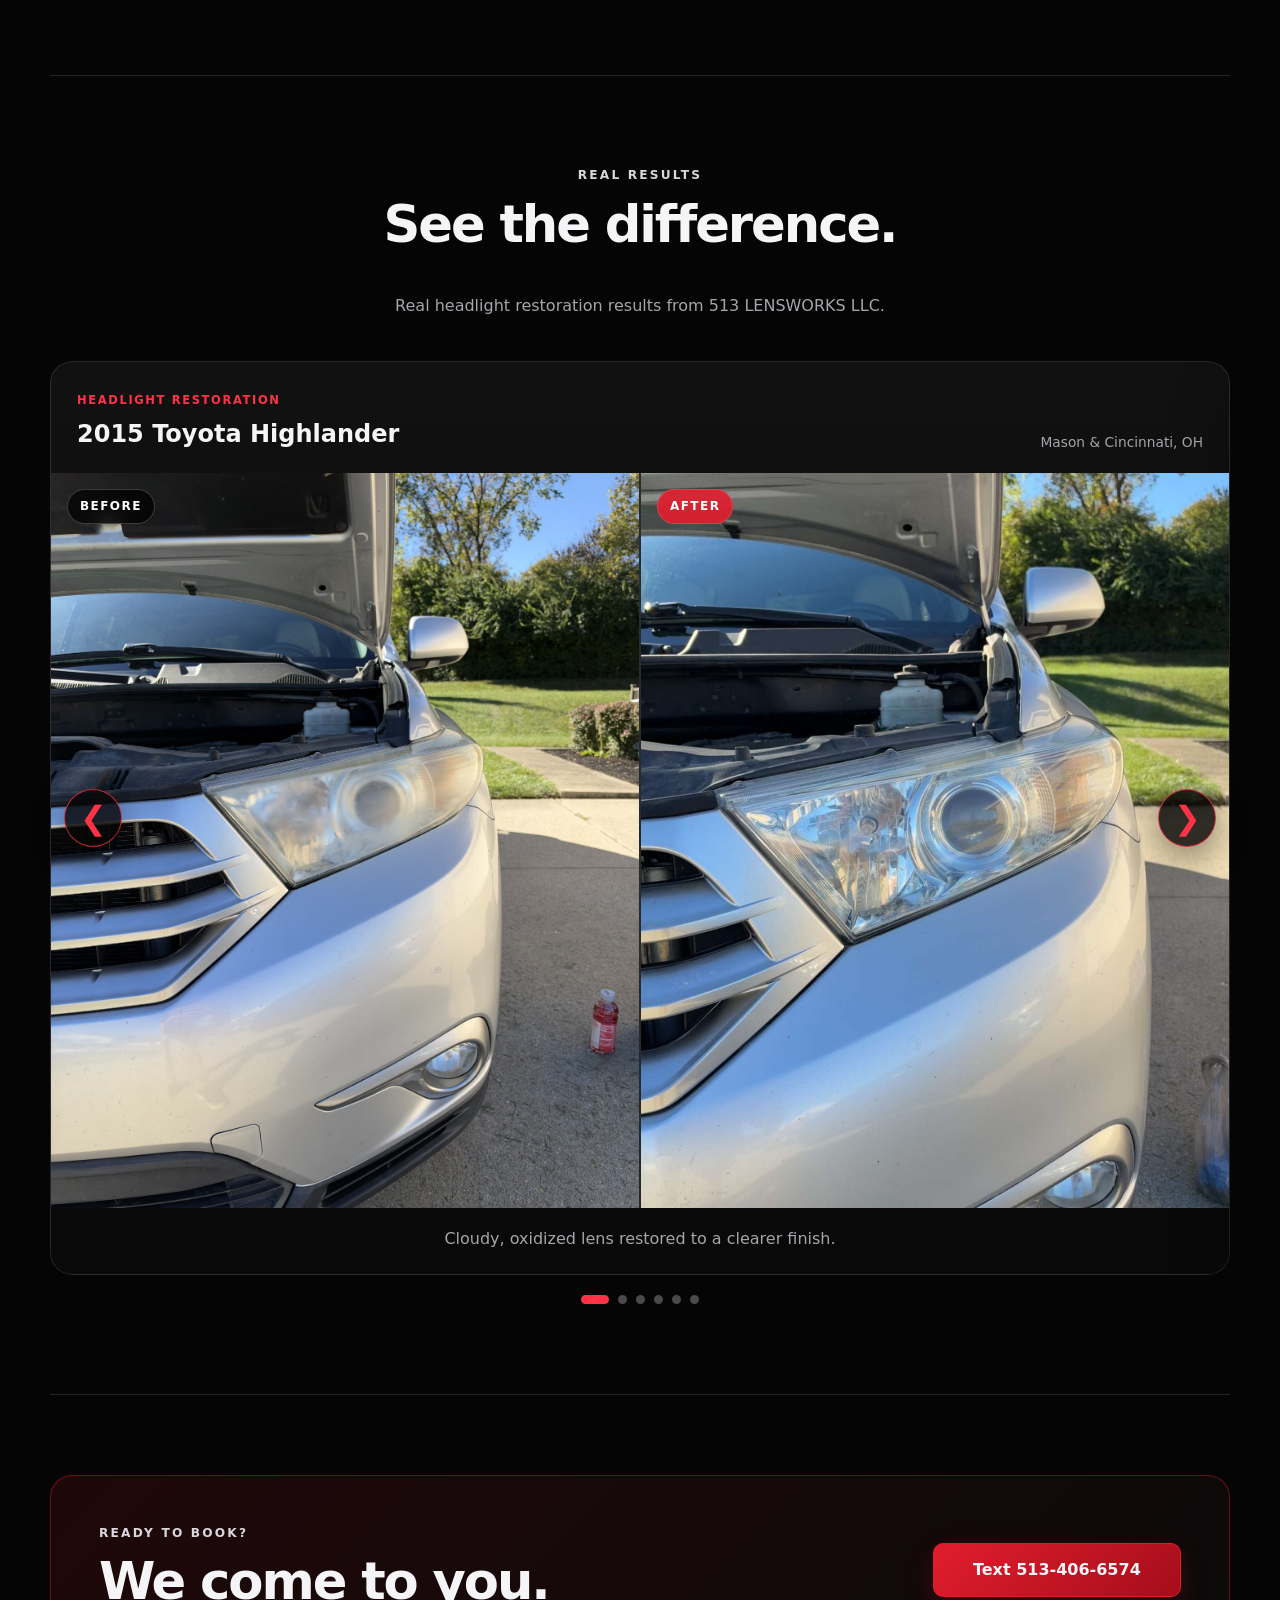
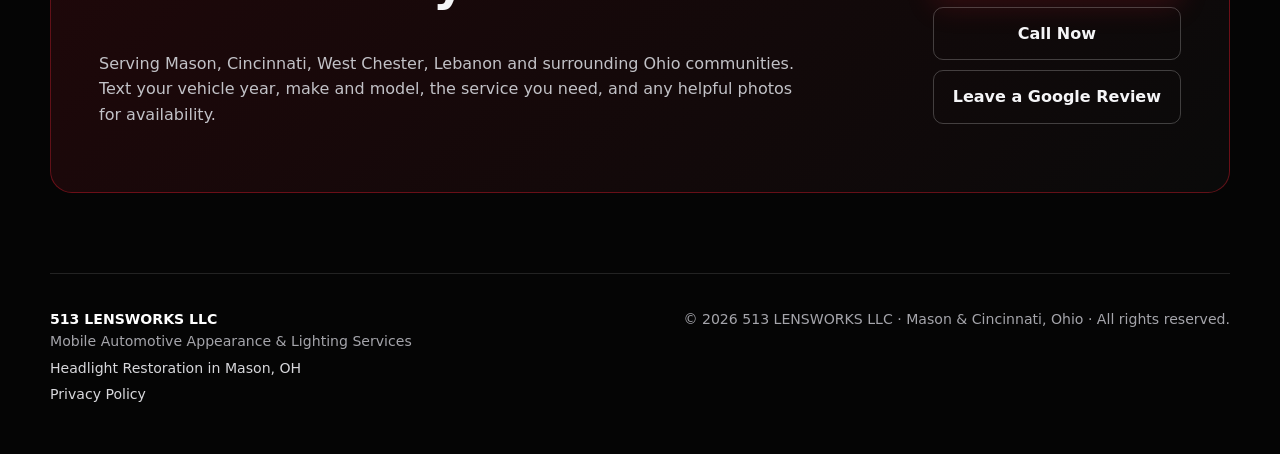
==== commit 12886997: "Add 2015 Toyota Highlander before and after to results gallery" ====
--- a/index.html
+++ b/index.html
@@ -223,6 +223,15 @@
 
         <div class="results-carousel" id="results-carousel">
           <article class="result-card result-slide">
+            <div class="result-title"><div><span class="result-kicker">Headlight Restoration</span><h3>2015 Toyota Highlander</h3></div><span class="result-location">Mason &amp; Cincinnati, OH</span></div>
+            <div class="before-after-grid">
+              <figure class="result-photo"><div class="photo-wrap"><img src="2015_Toyota_Highlander_Before.jpg" alt="Before restoration - hazy and oxidized 2015 Toyota Highlander headlight" loading="lazy" /><span class="photo-label before-label">Before</span></div></figure>
+              <figure class="result-photo"><div class="photo-wrap"><img src="2015_Toyota_Highlander_After.jpg" alt="After restoration - clearer 2015 Toyota Highlander headlight restored by 513 LENSWORKS LLC" loading="lazy" /><span class="photo-label after-label">After</span></div></figure>
+            </div>
+            <p class="result-caption">Cloudy, oxidized lens restored to a clearer finish.</p>
+          </article>
+
+          <article class="result-card result-slide">
             <div class="result-title">
               <div><span class="result-kicker">Headlight Restoration</span><h3>2005 Toyota Land Cruiser</h3></div>
               <span class="result-location">Cincinnati, OH</span>
@@ -275,7 +284,8 @@
       </div>
 
       <div class="carousel-dots" aria-label="Restoration slide navigation">
-        <button class="carousel-dot active" type="button" aria-label="Show Land Cruiser restoration"></button>
+        <button class="carousel-dot active" type="button" aria-label="Show 2015 Toyota Highlander restoration"></button>
+        <button class="carousel-dot" type="button" aria-label="Show Land Cruiser restoration"></button>
         <button class="carousel-dot" type="button" aria-label="Show Lexus restoration"></button>
         <button class="carousel-dot" type="button" aria-label="Show Ford restoration"></button>
         <button class="carousel-dot" type="button" aria-label="Show Audi TT restoration"></button>
